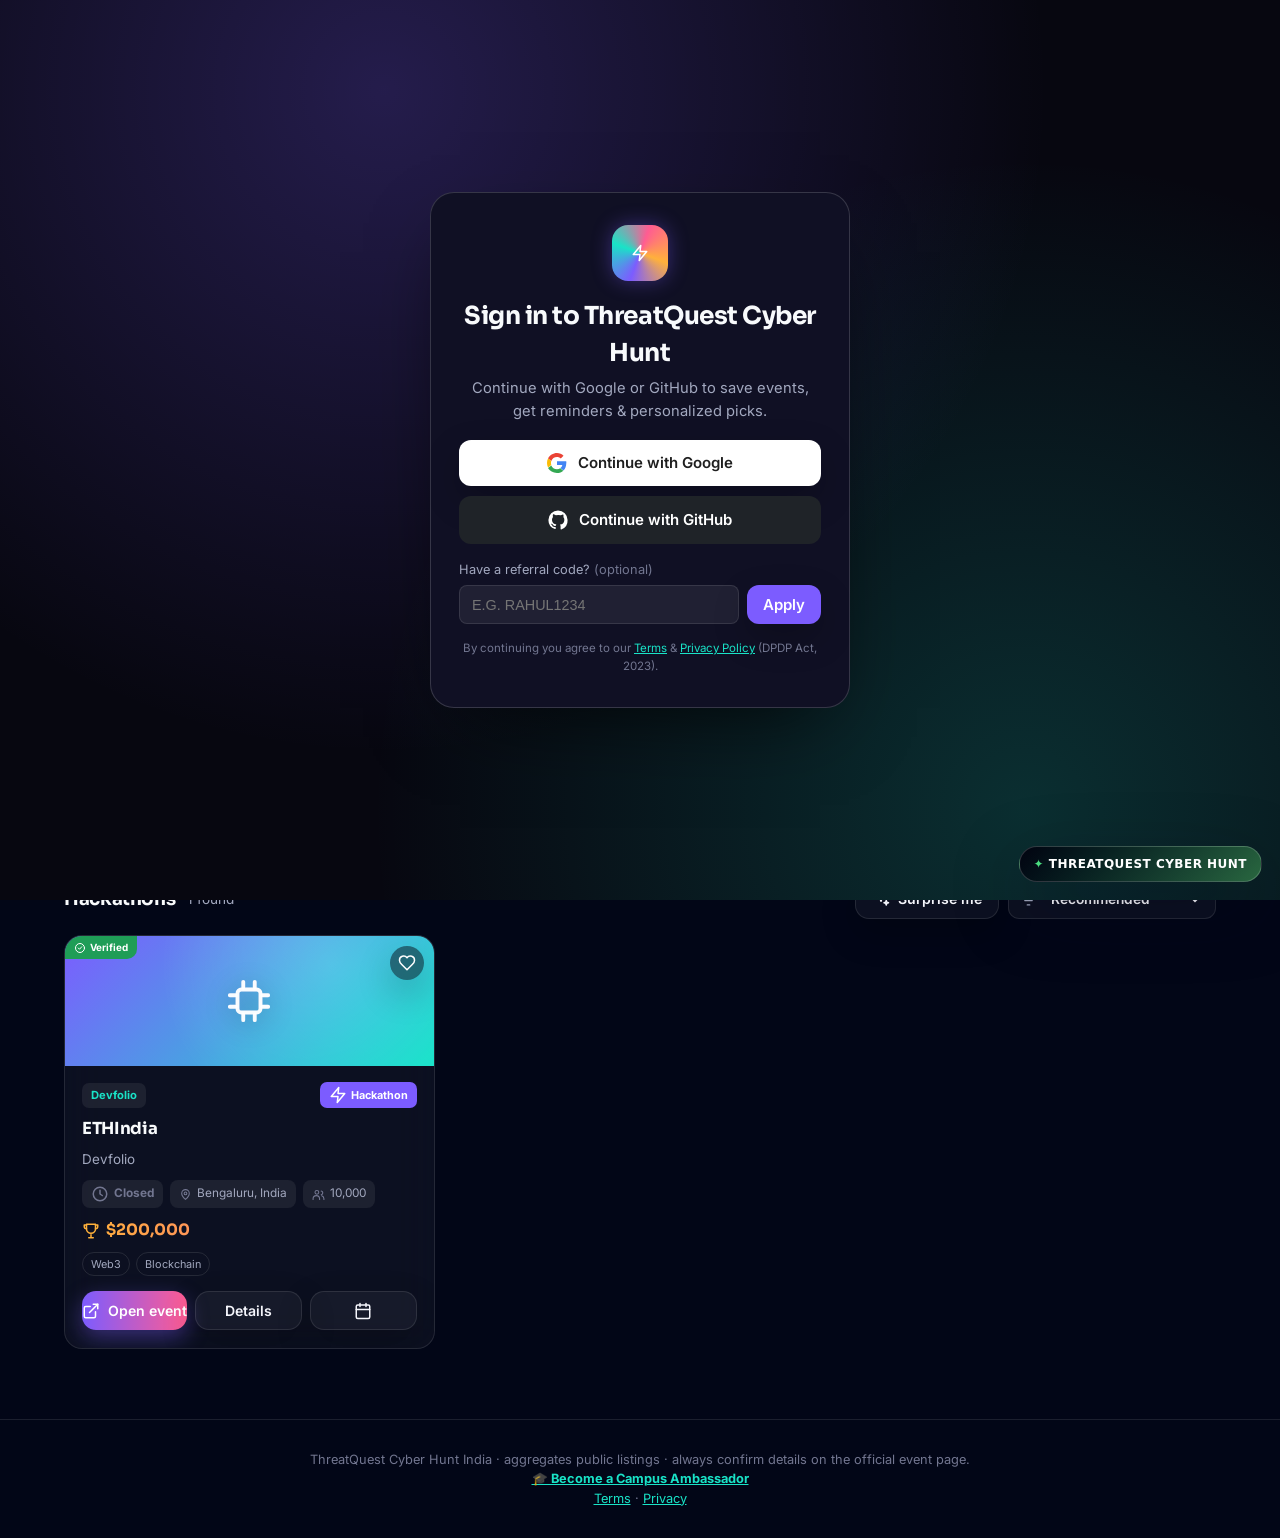
==== frontend/index.html @ 6394ba36 "v1" ====
<!DOCTYPE html>
<html lang="en" data-theme="dark">
<head>
<meta charset="UTF-8" />
<meta name="viewport" content="width=device-width, initial-scale=1.0, viewport-fit=cover" />
<title>ThreatQuest Cyber Hunt</title>
<meta name="description" content="ThreatQuest Cyber Hunt is the #1 place to find every hackathon, ideathon, hiring challenge and tech conference in India — live deadlines, direct apply links, and a team finder. Free for students.">
<meta name="keywords" content="hackathons in india, upcoming hackathons 2026, hiring challenges, ideathons, tech conferences india, student hackathons, devfolio, devpost, unstop, hack2skill">
<link rel="canonical" href="https://ThreatQuest Cyber Hunt.xyz/">
<meta name="robots" content="index,follow,max-image-preview:large">
<meta property="og:type" content="website">
<meta property="og:site_name" content="ThreatQuest Cyber Hunt">
<meta property="og:title" content="ThreatQuest Cyber Hunt — All Hackathons of India in One Place">
<meta property="og:description" content="Every hackathon, hiring challenge, ideathon & tech conference in India — live deadlines + direct apply links. Free for students.">
<meta property="og:url" content="https://ThreatQuest Cyber Hunt.xyz/">
<meta property="og:image" content="https://ThreatQuest Cyber Hunt.xyz/icon-512.png">
<meta name="twitter:card" content="summary_large_image">
<meta name="twitter:title" content="ThreatQuest Cyber Hunt — All Hackathons of India in One Place">
<meta name="twitter:description" content="Every hackathon, hiring challenge & tech conference in India, with deadlines + apply links. Free for students.">
<meta name="twitter:image" content="https://ThreatQuest Cyber Hunt.xyz/icon-512.png">
<script type="application/ld+json">{"@context":"https://schema.org","@type":"WebSite","name":"ThreatQuest Cyber Hunt","alternateName":"ThreatQuest Cyber Hunt India","url":"https://ThreatQuest Cyber Hunt.xyz/","description":"Every hackathon, hiring challenge, ideathon and tech conference in India in one place.","potentialAction":{"@type":"SearchAction","target":"https://ThreatQuest Cyber Hunt.xyz/?q={search_term_string}","query-input":"required name=search_term_string"}}</script>
<script type="application/ld+json">{"@context":"https://schema.org","@type":"Organization","name":"ThreatQuest Cyber Hunt","url":"https://ThreatQuest Cyber Hunt.xyz/","logo":"https://ThreatQuest Cyber Hunt.xyz/icon-512.png","description":"India's hub for hackathons, hiring challenges and tech events for students."}</script>
<link rel="manifest" href="/manifest.webmanifest">
<meta name="theme-color" content="#07070f">
<link rel="apple-touch-icon" href="/apple-touch-icon.png">
<meta name="apple-mobile-web-app-capable" content="yes">
<meta name="apple-mobile-web-app-status-bar-style" content="black-translucent">
<meta name="apple-mobile-web-app-title" content="ThreatQuest Cyber Hunt">
<link rel="icon" type="image/png" href="/icon-192.png">
<link rel="preconnect" href="https://fonts.googleapis.com">
<link href="https://fonts.googleapis.com/css2?family=Sora:wght@500;600;700;800&family=Inter:wght@400;500;600;700&display=swap" rel="stylesheet">
<script src="https://accounts.google.com/gsi/client" async></script>
<script async src="https://pagead2.googlesyndication.com/pagead/js/adsbygoogle.js?client=ca-pub-4049547964284904" crossorigin="anonymous"></script>
<script async src="https://www.googletagmanager.com/gtag/js?id=G-CHN47PTB76"></script>
<script>window.dataLayer=window.dataLayer||[];function gtag(){dataLayer.push(arguments);}gtag('js',new Date());gtag('config','G-CHN47PTB76');</script>
<style>
:root{
  --bg:#070710; --bg2:#101024; --surface:rgba(255,255,255,.045); --surface-2:rgba(255,255,255,.07);
  --brd:rgba(255,255,255,.10); --brd-2:rgba(255,255,255,.16);
  --txt:#f4f5fb; --muted:#a2a8bf; --faint:#727690;
  --accent:#7c5cff; --accent-2:#19e3c7; --accent-3:#ff5c92; --accent-4:#ffb13b;
  --glow:rgba(124,92,255,.38); --radius:18px; --maxw:1200px;
  --shadow:0 18px 50px -22px rgba(0,0,0,.7);
}
[data-theme="light"]{
  --bg:#f3f5fb; --bg2:#e7ebf6; --surface:#ffffff; --surface-2:#f3f4fb;
  --brd:rgba(20,22,45,.10); --brd-2:rgba(20,22,45,.18);
  --txt:#13152a; --muted:#565b76; --faint:#878ca6; --glow:rgba(124,92,255,.22);
  --shadow:0 18px 44px -26px rgba(20,22,60,.45);
}
*{box-sizing:border-box;margin:0;padding:0}
html{scroll-behavior:smooth;-webkit-text-size-adjust:100%}
body{font-family:Inter,system-ui,sans-serif;background:var(--bg);color:var(--txt);
  min-height:100vh;overflow-x:hidden;transition:background .4s,color .4s;line-height:1.5}
h1,h2,h3,h4,.font-d{font-family:Sora,sans-serif;letter-spacing:-.02em}
a{color:inherit}
.ic{width:18px;height:18px;flex:none;vertical-align:middle}
.ic-sm{width:15px;height:15px}.ic-lg{width:22px;height:22px}
::-webkit-scrollbar{width:10px;height:10px}::-webkit-scrollbar-thumb{background:var(--brd-2);border-radius:8px}

/* ---------- backdrop ---------- */
.aurora{position:fixed;inset:0;z-index:-2;overflow:hidden;pointer-events:none}
.aurora span{position:absolute;border-radius:50%;filter:blur(100px);opacity:.5;animation:float 20s ease-in-out infinite}
.aurora span:nth-child(1){width:520px;height:520px;background:var(--accent);top:-160px;left:-120px}
.aurora span:nth-child(2){width:440px;height:440px;background:var(--accent-2);bottom:-160px;right:-100px;animation-delay:-7s}
.aurora span:nth-child(3){width:380px;height:380px;background:var(--accent-3);top:35%;left:60%;animation-delay:-13s}
@keyframes float{0%,100%{transform:translate(0,0) scale(1)}33%{transform:translate(60px,-50px) scale(1.12)}66%{transform:translate(-50px,40px) scale(.92)}}
.grid-bg{position:fixed;inset:0;z-index:-1;pointer-events:none;
  background-image:linear-gradient(var(--brd) 1px,transparent 1px),linear-gradient(90deg,var(--brd) 1px,transparent 1px);
  background-size:48px 48px;opacity:.5;mask-image:radial-gradient(circle at 50% 0,#000,transparent 78%)}

/* ---------- header ---------- */
header{position:sticky;top:0;z-index:60;backdrop-filter:blur(20px);
  background:color-mix(in srgb,var(--bg) 72%,transparent);border-bottom:1px solid var(--brd);
  padding-top:env(safe-area-inset-top)}
.bar{max-width:var(--maxw);margin:0 auto;padding:12px clamp(14px,3vw,28px);display:flex;align-items:center;gap:14px}
.brand{font-family:Sora;font-weight:800;font-size:1.25rem;display:flex;align-items:center;gap:10px;white-space:nowrap}
.logo{width:34px;height:34px;border-radius:10px;background:conic-gradient(from 200deg,var(--accent),var(--accent-2),var(--accent-3),var(--accent-4),var(--accent));
  box-shadow:0 0 20px var(--glow);display:grid;place-items:center;color:#fff;animation:spin 12s linear infinite}
@keyframes spin{to{transform:rotate(360deg)}}
.grad{background:linear-gradient(90deg,var(--accent),var(--accent-2));-webkit-background-clip:text;background-clip:text;color:transparent}
.nav{display:flex;gap:2px;margin-left:6px;background:var(--surface);border:1px solid var(--brd);padding:4px;border-radius:14px}
.nav-btn{display:flex;align-items:center;gap:7px;background:none;border:none;color:var(--muted);font-weight:600;
  font-size:.86rem;padding:9px 13px;border-radius:10px;cursor:pointer;transition:.18s;font-family:inherit;white-space:nowrap}
.nav-btn:hover{color:var(--txt)}
.nav-btn.active{color:#fff;background:linear-gradient(90deg,var(--accent),var(--accent-3));box-shadow:0 6px 16px var(--glow)}
.spacer{margin-left:auto}
.iconbtn{width:40px;height:40px;display:grid;place-items:center;border:1px solid var(--brd);background:var(--surface);
  color:var(--txt);border-radius:11px;cursor:pointer;transition:.18s}
.iconbtn:hover{background:var(--surface-2);transform:translateY(-1px)}
.btn{display:inline-flex;align-items:center;gap:8px;border:1px solid var(--brd);background:var(--surface);color:var(--txt);
  padding:10px 16px;border-radius:11px;cursor:pointer;font-weight:600;font-size:.88rem;font-family:inherit;
  transition:.18s;text-decoration:none;white-space:nowrap}
.btn:hover{background:var(--surface-2);transform:translateY(-1px)}
.btn.primary{background:linear-gradient(90deg,var(--accent),var(--accent-3));border:none;color:#fff;box-shadow:0 8px 22px var(--glow)}
.btn.primary:hover{box-shadow:0 12px 28px var(--glow)}
.btn:active{transform:scale(.97)}
.avatar{width:40px;height:40px;border-radius:50%;border:2px solid var(--accent);cursor:pointer;background-size:cover;
  background-position:center;display:grid;place-items:center;color:#fff;font-weight:700;font-family:Sora;font-size:.95rem;flex:none}
.shield{display:inline-flex;align-items:center;gap:5px;padding:5px 10px;border-radius:999px;
  font-size:.72rem;font-weight:700;letter-spacing:.2px;white-space:nowrap;flex:none;
  color:#16a34a;background:rgba(22,163,74,.12);border:1px solid rgba(22,163,74,.35)}
.shield::before{content:"";width:7px;height:7px;border-radius:50%;background:#16a34a;
  box-shadow:0 0 0 0 rgba(22,163,74,.6);animation:shieldPulse 2s infinite}
.shield svg{color:#16a34a}
.shield.off{color:#9ca3af;background:rgba(120,120,120,.1);border-color:rgba(120,120,120,.3)}
.shield.off::before{background:#9ca3af;animation:none}
.shield.off svg{color:#9ca3af}
@keyframes shieldPulse{0%{box-shadow:0 0 0 0 rgba(22,163,74,.5)}70%{box-shadow:0 0 0 6px rgba(22,163,74,0)}100%{box-shadow:0 0 0 0 rgba(22,163,74,0)}}
@media(max-width:720px){.shield .shield-txt{display:none}.shield{padding:6px}}
.livebadge{display:inline-flex;align-items:center;gap:7px;margin:10px auto 0;padding:6px 13px;border-radius:30px;
  font-size:.78rem;font-weight:600;color:#16a34a;background:rgba(22,163,74,.1);border:1px solid rgba(22,163,74,.3)}
.livedot{width:8px;height:8px;border-radius:50%;background:#16a34a;box-shadow:0 0 0 0 rgba(22,163,74,.5);animation:livePulse 1.8s infinite}
@keyframes livePulse{0%{box-shadow:0 0 0 0 rgba(22,163,74,.5)}70%{box-shadow:0 0 0 7px rgba(22,163,74,0)}100%{box-shadow:0 0 0 0 rgba(22,163,74,0)}}
.iconbtn-sm{flex:none;padding:0;width:42px;justify-content:center}
.prof-hero{display:flex;align-items:center;gap:16px}
.prof-av{width:66px;height:66px;border-radius:50%;background-size:cover;background-position:center;flex:none;
  display:grid;place-items:center;font-family:Sora,sans-serif;font-weight:800;font-size:1.7rem;color:#fff;
  background:linear-gradient(135deg,var(--accent),var(--accent-3));border:2px solid var(--accent)}
.prof-hero h2{font-size:1.4rem}
.prof-meta{display:flex;flex-wrap:wrap;gap:7px;margin-top:8px}
.prof-meta .pm{font-size:.74rem;color:var(--muted);background:var(--surface-2);border:1px solid var(--brd);padding:4px 10px;border-radius:8px}
@media(max-width:560px){.prof-hero{gap:12px}.prof-av{width:54px;height:54px;font-size:1.4rem}.prof-hero h2{font-size:1.15rem}.lo-txt{display:none}}
.journey .jh-ic{width:26px;height:26px;color:#ff8a3d}
.journey .jh-ic svg{width:22px;height:22px}
.jstats{display:grid;grid-template-columns:repeat(4,1fr);gap:11px;margin-top:16px}
.jstat{background:var(--surface-2);border:1px solid var(--brd);border-radius:14px;padding:15px 8px 12px;text-align:center;position:relative}
.jstat .ji{display:block;margin:0 auto 6px;color:var(--muted)}
.jstat .ji svg{width:18px;height:18px}
.jstat b{font-family:Sora;font-size:1.55rem;display:block;line-height:1;background:linear-gradient(90deg,#f5b301,#ff8a3d);-webkit-background-clip:text;background-clip:text;color:transparent}
.jstat span{color:var(--muted);font-size:.68rem;text-transform:uppercase;letter-spacing:.05em;font-weight:600;margin-top:4px;display:block}
.badges{display:grid;grid-template-columns:repeat(auto-fill,minmax(150px,1fr));gap:10px;margin-top:6px}
.badge-chip{display:flex;align-items:center;gap:10px;padding:11px 13px;border-radius:14px;font-size:.82rem;font-weight:600;
  border:1px solid var(--brd);background:var(--surface-2);transition:.18s}
.badge-chip .bi{width:32px;height:32px;border-radius:10px;display:grid;place-items:center;flex:none;color:#fff;background:var(--brd)}
.badge-chip .bi svg{width:17px;height:17px}
.badge-chip.on{border-color:rgba(245,179,1,.5)}
.badge-chip.on .bi{background:linear-gradient(135deg,#f5b301,#ff8a3d)}
.badge-chip.off{opacity:.5}
.badge-chip.off .bi{color:var(--muted)}
.streak-pill{display:inline-flex;align-items:center;gap:5px;padding:6px 12px;border-radius:30px;cursor:pointer;
  font-size:.8rem;font-weight:700;color:#ff8a3d;background:rgba(245,179,1,.12);border:1px solid rgba(245,179,1,.35);flex:none}
.streak-pill svg{flex:none}
@media(max-width:560px){.jstats{grid-template-columns:repeat(2,1fr);gap:8px}.jstat b{font-size:1.4rem}.streak-pill .sp-txt{display:none}}
/* ---------- full-screen preloader ---------- */
#preloader{position:fixed;inset:0;z-index:9999;background:radial-gradient(900px 500px at 50% 30%,rgba(124,92,255,.16),transparent),var(--bg);
  display:flex;flex-direction:column;align-items:center;justify-content:center;gap:22px;transition:opacity .5s ease,visibility .5s}
#preloader.hide{opacity:0;visibility:hidden;pointer-events:none}
.pl-brand{font-family:Sora,sans-serif;font-weight:800;font-size:1.8rem;letter-spacing:.3px}
.pl-sub{color:var(--muted);font-size:.82rem;letter-spacing:.3px}
.loader{width:80px;height:50px;position:relative}
.loader-text{position:absolute;top:0;padding:0;margin:0;color:#C8B6FF;animation:text_713 3.5s ease both infinite;font-size:.8rem;letter-spacing:1px}
.load{background-color:#9A79FF;border-radius:50px;display:block;height:16px;width:16px;bottom:0;position:absolute;transform:translateX(64px);animation:loading_713 3.5s ease both infinite}
.load::before{position:absolute;content:"";width:100%;height:100%;background-color:#D1C2FF;border-radius:inherit;animation:loading2_713 3.5s ease both infinite}
@keyframes text_713{0%{letter-spacing:1px;transform:translateX(0)}40%{letter-spacing:2px;transform:translateX(26px)}80%{letter-spacing:1px;transform:translateX(32px)}90%{letter-spacing:2px;transform:translateX(0)}100%{letter-spacing:1px;transform:translateX(0)}}
@keyframes loading_713{0%{width:16px;transform:translateX(0)}40%{width:100%;transform:translateX(0)}80%{width:16px;transform:translateX(64px)}90%{width:100%;transform:translateX(0)}100%{width:16px;transform:translateX(0)}}
@keyframes loading2_713{0%{transform:translateX(0);width:16px}40%{transform:translateX(0%);width:80%}80%{width:100%;transform:translateX(0)}90%{width:80%;transform:translateX(15px)}100%{transform:translateX(0);width:16px}}
.sample-flag.featured{background:linear-gradient(90deg,#f5b301,#ff8a3d);color:#241400}
.card.is-featured{border-color:rgba(245,179,1,.55);box-shadow:0 0 0 1px rgba(245,179,1,.35),0 14px 36px rgba(245,179,1,.12)}
.search-clear{background:var(--surface-2);border:1px solid var(--brd);color:var(--muted);
  width:30px;height:30px;border-radius:50%;cursor:pointer;font-size:.85rem;flex:none;display:grid;place-items:center}
.search-clear:hover{color:var(--txt)}

/* mobile menu — full-screen overlay (bulletproof, no transforms/cascade conflicts) */
.menu-toggle{display:none}
#mobileMenu{display:none}
@media(max-width:880px){
  .nav{display:none!important}                 /* hide the desktop pill nav on mobile */
  .menu-toggle{display:grid;flex:0 0 auto;width:44px;height:44px;z-index:61}
  .menu-toggle svg{width:24px;height:24px}
  .shield{display:none}
  #refreshBtn,#themeBtn{display:none}
  #mobileMenu{position:fixed;inset:0;z-index:300;background:var(--bg);
    flex-direction:column;gap:8px;overflow-y:auto;
    padding:calc(env(safe-area-inset-top) + 16px) 18px calc(env(safe-area-inset-bottom) + 28px)}
  #mobileMenu.open{display:flex}
  body.menu-open{overflow:hidden}
  .mm-head{display:flex;align-items:center;justify-content:space-between;margin-bottom:8px}
  .mm-title{font-family:Sora,sans-serif;font-weight:800;font-size:1.1rem}
  .mm-close{width:44px;height:44px;border-radius:12px;border:1px solid var(--brd);
    background:var(--surface);color:var(--txt);font-size:1.1rem;cursor:pointer}
  .mm-item{display:flex;align-items:center;gap:14px;width:100%;text-align:left;
    padding:17px 18px;border-radius:14px;border:1px solid var(--brd);background:var(--surface);
    color:var(--txt);font-size:1.05rem;font-weight:600;font-family:inherit;cursor:pointer;text-decoration:none}
  .mm-item svg{width:22px;height:22px;color:var(--accent-2);flex:none}
  .mm-item.active{background:linear-gradient(90deg,color-mix(in srgb,var(--accent) 26%,transparent),var(--surface));
    border-color:var(--accent);color:#fff}
  .mm-item:active{transform:scale(.98)}
}

/* ---------- hero ---------- */
.hero{max-width:var(--maxw);margin:0 auto;text-align:center;padding:clamp(34px,7vw,72px) clamp(16px,4vw,24px) 22px}
.kicker{display:inline-flex;align-items:center;gap:8px;font-size:.78rem;font-weight:600;color:var(--muted);
  background:var(--surface);border:1px solid var(--brd);padding:6px 14px;border-radius:30px;margin-bottom:20px}
.hero h1{font-size:clamp(2rem,5.4vw,3.7rem);font-weight:800;line-height:1.05}
.hero p{color:var(--muted);max-width:600px;margin:16px auto 0;font-size:clamp(.95rem,2vw,1.08rem)}
.stats{display:grid;grid-template-columns:repeat(4,1fr);gap:12px;max-width:680px;margin:28px auto 0}
@media(max-width:560px){.stats{grid-template-columns:repeat(2,1fr)}}
.stat{background:var(--surface);border:1px solid var(--brd);border-radius:14px;padding:14px 10px}
.stat b{font-family:Sora;font-size:1.6rem;display:block;background:linear-gradient(90deg,var(--accent-2),var(--accent));
  -webkit-background-clip:text;background-clip:text;color:transparent}
.stat span{color:var(--muted);font-size:.72rem;text-transform:uppercase;letter-spacing:.08em;font-weight:600}

/* ---------- controls ---------- */
.controls{max-width:var(--maxw);margin:24px auto 0;padding:0 clamp(14px,4vw,24px);display:flex;flex-direction:column;gap:14px}
.searchbar{display:flex;align-items:center;gap:12px;background:var(--surface);border:1px solid var(--brd);
  border-radius:14px;padding:13px 16px;transition:.2s}
.searchbar:focus-within{border-color:var(--accent);box-shadow:0 0 0 3px var(--glow)}
.searchbar input{flex:1;background:none;border:none;outline:none;color:var(--txt);font-size:1rem;font-family:inherit}
.searchbar input::placeholder{color:var(--faint)}
.searchbar .ic{color:var(--muted)}
.filter-row{display:flex;align-items:center;gap:10px}
.filter-label{display:flex;align-items:center;gap:6px;font-size:.7rem;text-transform:uppercase;letter-spacing:.1em;
  color:var(--faint);font-weight:700;min-width:74px;flex:none}
.chips{display:flex;gap:8px;flex-wrap:wrap}
.chip{display:inline-flex;align-items:center;gap:7px;padding:8px 14px;border-radius:11px;border:1px solid var(--brd);
  background:var(--surface);color:var(--muted);cursor:pointer;font-size:.83rem;font-weight:600;transition:.16s;white-space:nowrap;font-family:inherit}
.chip:hover{color:var(--txt);border-color:var(--brd-2);transform:translateY(-1px)}
.chip.active{background:linear-gradient(90deg,var(--accent),var(--accent-3));color:#fff;border-color:transparent;box-shadow:0 6px 16px var(--glow)}
.chip .ic{width:15px;height:15px}
.chip.theme.active{background:linear-gradient(90deg,var(--accent-2),var(--accent))}
@media(max-width:700px){.filter-row{flex-direction:column;align-items:flex-start;gap:7px}.filter-label{min-width:0}}
.src-status{max-width:var(--maxw);margin:14px auto 0;padding:0 clamp(14px,4vw,24px);display:flex;gap:14px;flex-wrap:wrap;font-size:.74rem;color:var(--muted)}
.dot{width:8px;height:8px;border-radius:50%;display:inline-block;margin-right:6px}
.result-head{max-width:var(--maxw);margin:22px auto 0;padding:0 clamp(14px,4vw,24px);display:flex;justify-content:space-between;align-items:center;gap:12px;flex-wrap:wrap}
.result-head h2{font-size:1.15rem}.result-head .count{color:var(--muted);font-size:.85rem}
.closing-bar{display:inline-flex;align-items:center;gap:6px;cursor:pointer;font-size:.8rem;font-weight:700;
  color:#ff8a3d;background:rgba(245,179,1,.12);border:1px solid rgba(245,179,1,.35);padding:5px 11px;border-radius:30px}
.closing-bar:hover{background:rgba(245,179,1,.2)}.closing-bar svg{width:14px;height:14px}
.rh-tools{display:flex;gap:9px;align-items:center;flex-wrap:wrap}
.select-wrap{display:flex;align-items:center;gap:7px;background:var(--surface);border:1px solid var(--brd);border-radius:11px;padding:0 12px;color:var(--muted)}
.select-wrap .ic{width:15px;height:15px}
.select-wrap select{background:none;border:none;color:var(--txt);font-family:inherit;font-size:.86rem;font-weight:600;padding:10px 4px;outline:none;cursor:pointer}
.select-wrap select option{background:var(--bg2);color:var(--txt)}
.countdown{font-size:.74rem;font-weight:700;padding:5px 9px;border-radius:8px;display:inline-flex;gap:5px;align-items:center}
.countdown.urgent{background:rgba(255,92,146,.16);color:#ff7ba6}
.countdown.soon{background:rgba(255,177,59,.16);color:#ffc266}
.countdown.calm{background:var(--surface-2);color:var(--muted)}
.countdown.ended{background:var(--surface-2);color:var(--faint)}

/* ---------- grid / cards ---------- */
.grid{max-width:var(--maxw);margin:16px auto 70px;padding:0 clamp(14px,4vw,24px);
  display:grid;grid-template-columns:repeat(auto-fill,minmax(290px,1fr));gap:20px}
@media(max-width:640px){.grid{grid-template-columns:1fr;gap:16px}}
.card{background:var(--surface);border:1px solid var(--brd);border-radius:var(--radius);overflow:hidden;position:relative;
  display:flex;flex-direction:column;cursor:pointer;transition:transform .25s cubic-bezier(.2,.8,.2,1),box-shadow .25s,border-color .25s;
  opacity:0;transform:translateY(20px);animation:rise .5s forwards}
@keyframes rise{to{opacity:1;transform:translateY(0)}}
.card:hover{border-color:var(--brd-2);box-shadow:var(--shadow)}
.banner{height:130px;position:relative;display:grid;place-items:center;overflow:hidden}
.banner img{width:100%;height:100%;object-fit:cover;transition:transform .45s}
.card:hover .banner img{transform:scale(1.07)}
.banner.gen::after{content:"";position:absolute;inset:0;background:radial-gradient(circle at 72% 22%,rgba(255,255,255,.28),transparent 60%);mix-blend-mode:overlay}
.banner .b-ic{position:absolute;inset:0;margin:auto;width:54px;height:54px;display:grid;place-items:center;
  color:rgba(255,255,255,.96);filter:drop-shadow(0 4px 12px rgba(0,0,0,.3))}
.banner .b-ic svg{width:46px;height:46px}
.banner img{position:absolute;inset:0;z-index:1}
@keyframes bob{0%,100%{transform:translateY(0)}50%{transform:translateY(-6px)}}
.ribbon{position:absolute;bottom:10px;left:10px;display:inline-flex;align-items:center;gap:5px;background:rgba(8,8,18,.62);
  color:#fff;font-size:.66rem;font-weight:800;letter-spacing:.06em;padding:5px 10px;border-radius:8px;backdrop-filter:blur(6px)}
.ribbon.gov{background:rgba(255,177,59,.92);color:#1a1200}
.bookmark{position:absolute;top:10px;right:10px;z-index:3;width:34px;height:34px;border-radius:50%;border:none;
  background:rgba(8,8,18,.5);color:#fff;display:grid;place-items:center;cursor:pointer;backdrop-filter:blur(6px);transition:.18s}
.bookmark:hover{transform:scale(1.15);background:rgba(8,8,18,.75)}
.bookmark.on{background:var(--accent-3)}
.bookmark.on .ic{fill:#fff}
.body{padding:16px 17px 18px;display:flex;flex-direction:column;gap:9px;flex:1}
.top{display:flex;justify-content:space-between;align-items:center;gap:8px}
.pill{font-size:.7rem;font-weight:700;padding:4px 9px;border-radius:7px;background:var(--surface-2);color:var(--accent-2);white-space:nowrap}
.badge{font-size:.68rem;font-weight:700;padding:4px 9px;border-radius:7px;color:#fff;display:inline-flex;align-items:center;gap:4px;white-space:nowrap}
.card h3{font-size:1.04rem;line-height:1.25;margin-top:2px}
.org{color:var(--muted);font-size:.84rem;display:flex;align-items:center;gap:6px;flex-wrap:wrap}
.rec{color:var(--accent-2);font-weight:700;font-size:.72rem;display:inline-flex;align-items:center;gap:3px}
.meta{display:flex;gap:7px;flex-wrap:wrap;margin-top:2px}
.m{font-size:.74rem;color:var(--muted);background:var(--surface-2);padding:5px 9px;border-radius:8px;display:inline-flex;gap:5px;align-items:center}
.m .ic{width:13px;height:13px;color:var(--faint)}
.money{font-family:Sora;font-weight:700;font-size:.98rem;display:flex;align-items:center;gap:6px;margin-top:2px;
  background:linear-gradient(90deg,var(--accent-4),var(--accent-3));-webkit-background-clip:text;background-clip:text;color:transparent}
.money .ic{color:var(--accent-4)}
.tags{display:flex;gap:6px;flex-wrap:wrap}
.tag{font-size:.68rem;color:var(--muted);border:1px solid var(--brd);padding:3px 8px;border-radius:20px}
.card-actions{display:flex;gap:8px;margin-top:auto;padding-top:6px}
.card-actions .btn{flex:1;justify-content:center;padding:9px}
.sample-flag{position:absolute;top:0;left:0;z-index:3;font-size:.62rem;font-weight:700;background:var(--accent-3);color:#fff;padding:4px 9px;border-bottom-right-radius:10px;display:inline-flex;align-items:center;gap:4px}
.sample-flag.verified{background:#1f9d57}
.sample-flag .ic{width:12px;height:12px}

/* skeleton */
.skel{height:280px;border-radius:var(--radius);background:linear-gradient(100deg,var(--surface) 30%,var(--surface-2) 50%,var(--surface) 70%);
  background-size:200% 100%;animation:sh 1.3s infinite}
@keyframes sh{to{background-position:-200% 0}}
.empty{grid-column:1/-1;text-align:center;color:var(--muted);padding:70px 20px;display:flex;flex-direction:column;align-items:center;gap:14px}
.empty .ic{width:42px;height:42px;color:var(--faint)}

/* ---------- modal / overlay ---------- */
.overlay{position:fixed;inset:0;background:rgba(4,4,12,.66);backdrop-filter:blur(7px);z-index:100;
  display:none;align-items:center;justify-content:center;padding:18px;opacity:0;transition:opacity .25s}
.overlay.show{display:flex;opacity:1}
.modal{background:var(--bg2);border:1px solid var(--brd-2);border-radius:22px;max-width:540px;width:100%;
  max-height:90vh;overflow:auto;transform:scale(.92) translateY(16px);transition:transform .3s cubic-bezier(.2,.9,.2,1);position:relative}
.overlay.show .modal{transform:none}
.modal-banner{height:120px;position:relative;display:grid;place-items:center;border-radius:22px 22px 0 0;overflow:hidden}
.modal-banner img{position:absolute;inset:0;z-index:1;width:100%;height:100%;object-fit:cover}
.modal-banner .b-ic{position:absolute;inset:0;margin:auto;width:50px;height:50px;display:grid;place-items:center;color:rgba(255,255,255,.96)}
.modal-banner .b-ic svg{width:44px;height:44px}
.modal-body{padding:22px 24px 24px}
.modal .close{position:absolute;top:14px;right:14px;z-index:4;width:38px;height:38px;border-radius:11px;border:none;
  background:rgba(8,8,18,.5);color:#fff;display:grid;place-items:center;cursor:pointer;backdrop-filter:blur(6px);transition:.2s}
.modal .close:hover{background:var(--accent-3);transform:rotate(90deg)}
.modal h2{font-size:1.4rem;margin:4px 0}
.row{display:flex;justify-content:space-between;gap:14px;padding:11px 0;border-bottom:1px solid var(--brd);font-size:.9rem}
.row span:first-child{color:var(--muted);display:flex;align-items:center;gap:7px}
.row span:first-child .ic{width:15px;height:15px;color:var(--faint)}
.cta{width:100%;justify-content:center;padding:14px;font-size:.98rem;margin-top:18px}
.mini-actions{display:flex;gap:9px;margin-top:10px}
.mini-actions .btn{flex:1;justify-content:center;padding:11px}

/* ---------- auth gate ---------- */
.gate{position:fixed;inset:0;z-index:200;display:none;align-items:center;justify-content:center;padding:18px;
  background:radial-gradient(circle at 30% 10%,rgba(124,92,255,.25),transparent 55%),
             radial-gradient(circle at 80% 90%,rgba(25,227,199,.18),transparent 50%),var(--bg)}
.gate.show{display:flex}
.gate-card{background:var(--bg2);border:1px solid var(--brd-2);border-radius:24px;max-width:420px;width:100%;
  padding:32px 28px;text-align:center;box-shadow:0 30px 80px -30px rgba(0,0,0,.8);animation:rise .5s forwards}
.gate-card .logo{width:56px;height:56px;margin:0 auto 16px;border-radius:16px}
.gate-card h2{font-size:1.55rem}
.gate-card .sub{color:var(--muted);font-size:.92rem;margin-top:6px}
.seg{display:flex;background:var(--surface);border:1px solid var(--brd);border-radius:12px;padding:4px;margin:22px 0 6px}
.seg button{flex:1;background:none;border:none;color:var(--muted);font-weight:700;font-size:.88rem;padding:9px;border-radius:9px;cursor:pointer;font-family:inherit;transition:.18s}
.seg button.on{background:var(--surface-2);color:var(--txt);box-shadow:0 2px 8px rgba(0,0,0,.2)}
.field{text-align:left;margin-top:12px}
.field label{font-size:.74rem;font-weight:700;color:var(--muted);text-transform:uppercase;letter-spacing:.06em}
.field input{width:100%;margin-top:6px;background:var(--surface);border:1px solid var(--brd);border-radius:12px;
  padding:12px 14px;color:var(--txt);font-size:.95rem;outline:none;font-family:inherit;transition:.18s}
.field input:focus{border-color:var(--accent);box-shadow:0 0 0 3px var(--glow)}
.gbtn{width:100%;display:flex;align-items:center;justify-content:center;gap:11px;background:#fff;color:#1f1f1f;border:none;
  border-radius:12px;padding:13px;font-weight:600;font-size:.94rem;cursor:pointer;transition:.18s;font-family:inherit}
.gbtn:hover{transform:translateY(-2px);box-shadow:0 10px 24px rgba(0,0,0,.25)}
.divider{display:flex;align-items:center;gap:12px;color:var(--faint);font-size:.76rem;margin:18px 0}
.divider::before,.divider::after{content:"";flex:1;height:1px;background:var(--brd)}
.gate .note{font-size:.72rem;color:var(--faint);margin-top:16px;line-height:1.5}
.gate-interests{display:flex;flex-wrap:wrap;gap:7px;justify-content:center;margin-top:10px}

/* profile + resources */
.panel{max-width:760px;margin:26px auto 70px;padding:0 clamp(14px,4vw,24px);display:none}
.panel.show{display:block}
.pcard{background:var(--surface);border:1px solid var(--brd);border-radius:var(--radius);padding:24px}
.pcard h2{font-size:1.4rem}
.interest{display:inline-flex;align-items:center;gap:6px;padding:8px 14px;border-radius:30px;border:1px solid var(--brd);
  background:var(--surface-2);cursor:pointer;font-size:.82rem;font-weight:600;color:var(--muted);transition:.16s;margin:5px 6px 0 0}
.interest:hover{color:var(--txt)}
.interest.on{background:linear-gradient(90deg,var(--accent),var(--accent-3));color:#fff;border-color:transparent}
.res-wrap{max-width:var(--maxw);margin:14px auto 70px;padding:0 clamp(14px,4vw,24px);display:none}
.res-wrap.show{display:block}
.res-h{font-family:Sora,sans-serif;font-size:1.15rem;margin:18px 0 12px;display:flex;align-items:center;gap:8px}
.res-grid{display:grid;grid-template-columns:repeat(auto-fill,minmax(250px,1fr));gap:16px}
/* live auto-scrolling course strip */
.cmar{overflow:hidden;position:relative;margin:4px -4px 6px;-webkit-mask-image:linear-gradient(90deg,transparent,#000 5%,#000 95%,transparent)}
.cmar-track{display:flex;gap:14px;width:max-content;animation:marq 36s linear infinite}
.cmar:hover .cmar-track{animation-play-state:paused}
@keyframes marq{from{transform:translateX(0)}to{transform:translateX(-50%)}}
.cchip{flex:none;display:flex;align-items:center;gap:11px;background:var(--surface);border:1px solid var(--brd);
  border-radius:14px;padding:12px 16px;text-decoration:none;color:var(--txt);min-width:238px;transition:.18s}
.cchip:hover{border-color:var(--accent);transform:translateY(-3px)}
.cchip .ci{width:36px;height:36px;border-radius:10px;display:grid;place-items:center;color:#fff;flex:none}
.cchip b{font-size:.9rem;display:block}.cchip .cs{color:var(--muted);font-size:.72rem}
.res{background:var(--surface);border:1px solid var(--brd);border-radius:var(--radius);padding:22px;text-decoration:none;
  color:var(--txt);transition:.2s;display:flex;flex-direction:column;gap:8px}
.res:hover{transform:translateY(-4px);border-color:var(--accent);box-shadow:var(--shadow)}
.res .r-ic{width:40px;height:40px;border-radius:11px;display:grid;place-items:center;color:#fff;margin-bottom:4px}
.res h3{font-size:1.04rem}.res p{color:var(--muted);font-size:.85rem}
.res .go{margin-top:auto;color:var(--accent-2);font-size:.8rem;font-weight:700;display:inline-flex;align-items:center;gap:5px}

/* toast + toTop */
.toTop{position:fixed;bottom:24px;right:24px;width:50px;height:50px;border-radius:50%;border:none;z-index:70;
  background:linear-gradient(135deg,var(--accent),var(--accent-3));color:#fff;display:grid;place-items:center;cursor:pointer;
  box-shadow:0 12px 30px var(--glow);opacity:0;pointer-events:none;transition:.3s}
.toTop.show{opacity:1;pointer-events:auto}.toTop:hover{transform:translateY(-3px) scale(1.06)}
.toast{position:fixed;bottom:24px;left:50%;transform:translateX(-50%) translateY(90px);z-index:130;display:flex;align-items:center;gap:9px;
  background:var(--bg2);border:1px solid var(--brd-2);padding:12px 18px;border-radius:13px;font-size:.88rem;
  box-shadow:0 14px 34px rgba(0,0,0,.5);opacity:0;transition:.35s}
.toast.show{transform:translateX(-50%) translateY(0);opacity:1}
.toast .ic{color:var(--accent-2)}
footer{text-align:center;color:var(--faint);padding:30px;font-size:.8rem;border-top:1px solid var(--brd)}
.hide{display:none!important}
/* ============ MOBILE / iPhone polish ============ */
html{-webkit-text-size-adjust:100%}
body{overflow-x:hidden}                 /* never allow sideways scroll */
*{-webkit-tap-highlight-color:transparent}
img,svg,video{max-width:100%}
/* respect iPhone notch / home-bar safe areas */
.bar{padding-left:max(clamp(14px,3vw,28px),env(safe-area-inset-left));
     padding-right:max(clamp(14px,3vw,28px),env(safe-area-inset-right))}
footer{padding-bottom:max(30px,calc(env(safe-area-inset-bottom) + 16px))}

@media(max-width:560px){
  :root{--maxw:100%}
  .bar{gap:8px;padding-top:10px;padding-bottom:10px}
  .brand{font-size:1.08rem}
  .iconbtn,.avatar{width:40px;height:40px}
  .hero{padding-top:26px;padding-bottom:14px}
  .hero h1{font-size:1.7rem;line-height:1.12}
  .hero p{font-size:.92rem;margin-top:12px}
  .kicker{font-size:.72rem;margin-bottom:14px}
  .stat b{font-size:1.3rem}
  .controls{margin-top:18px;gap:11px}
  .searchbar{padding:11px 13px;position:sticky;top:calc(56px + env(safe-area-inset-top));z-index:40}
  .searchbar input{font-size:16px}          /* 16px stops iOS auto-zoom on focus */
  input,select,textarea{font-size:16px}
  .chips{gap:7px}
  .chip{padding:9px 13px;font-size:.82rem}
  .result-head{margin-top:18px}
  .grid{gap:14px;margin-bottom:48px}
  .card{border-radius:16px}
  .thumb,.card img{height:150px}
  .body{padding:14px 15px 16px;gap:8px}
  .card-actions{flex-wrap:wrap}
  .card-actions .btn{flex:1;justify-content:center;min-height:44px}
  .btn{min-height:42px}
  /* auth gate + profile fit the screen cleanly */
  #gate .gate-card,.gate-card{width:94vw;max-width:94vw;padding:22px 18px;
     max-height:90vh;overflow-y:auto}
  #profileView,.panel{padding:16px 14px;border-radius:16px}
  .field input,.field textarea{font-size:16px}
}

/* very small phones (iPhone SE etc.) */
@media(max-width:380px){
  .hero h1{font-size:1.5rem}
  .stats{grid-template-columns:repeat(2,1fr)}
  .nav-btn{font-size:.9rem}
}
</style>
  <link rel="stylesheet" href="assets/ayush-premium.css">
</head>
<body>
<div id="preloader">
  <div class="pl-brand">Hack<span class="grad">Hunt</span></div>
  <div class="loader"><span class="loader-text">loading</span><span class="load"></span></div>
  <div class="pl-sub">finding India's best hackathons…</div>
</div>
<!--SEO_INJECT--><div class="aurora"><span></span><span></span><span></span></div>
<div class="grid-bg"></div>

<header>
  <div class="bar">
    <div class="brand"><span class="logo" id="logoIc"></span>Hack<span class="grad">Hunt</span></div>
    <nav class="nav" id="nav">
      <button class="nav-btn active" data-tab="hackathons"><span data-i="zap"></span>Hackathons</button>
      <button class="nav-btn" data-tab="community"><span data-i="ticket"></span>Community</button>
      <button class="nav-btn" data-tab="teams"><span data-i="users"></span>Team Finder</button>
      <button class="nav-btn" data-tab="saved"><span data-i="heart"></span>Saved</button>
      <button class="nav-btn" data-tab="history"><span data-i="clock"></span>Past</button>
      <button class="nav-btn" data-tab="resources"><span data-i="book"></span>Resources</button>
    </nav>
    <div class="spacer"></div>
    <span class="shield" id="shield" title="This site is actively protected: live attack scanning, auto-ban & encryption">
      <svg viewBox="0 0 24 24" width="14" height="14" fill="none" stroke="currentColor" stroke-width="2.2" stroke-linecap="round" stroke-linejoin="round"><path d="M12 22s8-4 8-10V5l-8-3-8 3v7c0 6 8 10 8 10z"/><path d="m9 12 2 2 4-4"/></svg>
      <span class="shield-txt">Protected</span></span>
    <span class="streak-pill" id="streakPill" style="display:none" title="Your daily streak"><svg viewBox="0 0 24 24" width="14" height="14" fill="currentColor"><path d="M12 2c1.5 3.5 4.5 4.8 4.5 8.5a4.5 4.5 0 0 1-9 0c0-1.3.5-2.3 1.2-3.2.4 1.6 1.8 1.9 1.8 1.9-1.2-2.8.3-5.4 1.5-7.2z"/></svg><span id="streakNum">0</span><span class="sp-txt">&nbsp;day streak</span></span>
    <button class="iconbtn" id="refreshBtn" title="Refresh" data-i="refresh"></button>
    <button class="iconbtn" id="themeBtn" title="Theme" data-i="moon"></button>
    <button class="avatar" id="avatarBtn" title="Profile" style="display:none"></button>
    <button class="iconbtn menu-toggle" id="menuBtn" data-i="menu"></button>
  </div>
</header>
<div id="mobileMenu">
  <div class="mm-head">
    <span class="mm-title">Menu</span>
    <button class="mm-close" id="mmClose" aria-label="Close menu">✕</button>
  </div>
  <button class="mm-item" data-mtab="hackathons"><span data-i="zap"></span>Hackathons</button>
  <button class="mm-item" data-mtab="community"><span data-i="ticket"></span>Community</button>
  <button class="mm-item" data-mtab="teams"><span data-i="users"></span>Team Finder</button>
  <button class="mm-item" data-mtab="saved"><span data-i="heart"></span>Saved</button>
  <button class="mm-item" data-mtab="history"><span data-i="clock"></span>Past</button>
  <button class="mm-item" data-mtab="resources"><span data-i="book"></span>Resources</button>
  <a class="mm-item" href="/ambassador.html"><span data-i="star"></span>Campus Ambassador</a>
</div>

<section class="hero">
  <span class="kicker"><span data-i="sparkles"></span> India's hackathon & tech-event hub for students</span>
  <span class="livebadge" id="liveBadge" style="display:none"><span class="livedot"></span><span id="liveTxt"></span></span>
  <h1>Every <span class="grad">Hackathon</span>, Ideathon &amp; Conference, in one place</h1>
  <p>Live from Unstop, Devpost, Devfolio, Hack2skill, Devnovate &amp; Internshala — plus conferences, summits &amp; meetups with tickets. Government, MNC, wildlife &amp; climate, online &amp; pan-India.</p>
  <div class="stats">
    <div class="stat"><b id="st-total">—</b><span>Opportunities</span></div>
    <div class="stat"><b id="st-online">—</b><span>Online</span></div>
    <div class="stat"><b id="st-mnc">—</b><span>MNC / Big Tech</span></div>
    <div class="stat"><b id="st-gov">—</b><span>Government</span></div>
  </div>
</section>

<div class="controls" id="controls">
  <div class="searchbar">
    <span data-i="search"></span>
    <input id="search" placeholder="Search events, organizers, tech, prizes…" />
    <button id="searchClear" class="search-clear" aria-label="Clear search" style="display:none">✕</button>
  </div>
  <div class="filter-row"><span class="filter-label"><span data-i="sparkles"></span>Quick</span><div class="chips" id="quickChips"></div></div>
  <div class="filter-row" id="catRow"><span class="filter-label"><span data-i="layers"></span>Category</span><div class="chips" id="catChips"></div></div>
  <div class="filter-row"><span class="filter-label"><span data-i="tag"></span>Theme</span><div class="chips" id="themeChips"></div></div>
  <div class="filter-row" id="platRow"><span class="filter-label"><span data-i="grid"></span>Source</span><div class="chips" id="platChips"></div></div>
</div>
<div class="src-status" id="srcStatus"></div>

<div class="result-head" id="resultHead">
  <div style="display:flex;align-items:center;gap:12px;flex-wrap:wrap"><h2 id="resultTitle">Hackathons</h2><span class="count" id="resultCount"></span>
    <span class="closing-bar" id="closingBar" style="display:none"></span></div>
  <div class="rh-tools">
    <button class="btn" id="surpriseBtn" title="Open a random event"><span data-i="sparkles"></span>Surprise me</button>
    <div class="select-wrap"><span data-i="filter"></span>
      <select id="sortSel">
        <option value="recommended">Recommended</option>
        <option value="deadline">Deadline — soonest</option>
        <option value="prize">Prize — highest</option>
        <option value="popular">Most popular</option>
      </select>
    </div>
  </div>
</div>
<div class="grid" id="grid"></div>

<!-- profile -->
<div class="panel" id="profileView">
  <div class="pcard prof-hero" style="margin-bottom:18px">
    <div class="prof-av" id="profAvatar"></div>
    <div style="min-width:0;flex:1">
      <h2 id="pName" style="margin:0">Your name</h2>
      <div class="muted" id="pEmail" style="font-size:.88rem;margin-top:2px;word-break:break-all"></div>
      <div class="prof-meta" id="pMeta"></div>
    </div>
    <button class="btn" id="logoutBtn2" title="Sign out"><span data-i="logout"></span><span class="lo-txt">Sign out</span></button>
  </div>
  <div class="pcard journey" id="journeyCard" style="margin-bottom:18px">
    <h2 style="display:flex;align-items:center;gap:9px"><span class="jh-ic" data-i="flame"></span>Your journey</h2>
    <div class="jstats">
      <div class="jstat"><span class="ji" data-i="flame"></span><b id="jStreak">0</b><span>Day streak</span></div>
      <div class="jstat"><span class="ji" data-i="trophy"></span><b id="jLongest">0</b><span>Longest</span></div>
      <div class="jstat"><span class="ji" data-i="heart"></span><b id="jSaved">0</b><span>Saved</span></div>
      <div class="jstat"><span class="ji" data-i="calendar"></span><b id="jVisits">0</b><span>Visits</span></div>
    </div>
    <p class="muted" id="jMsg" style="font-size:.85rem;margin:16px 0 10px"></p>
    <div class="badges" id="badgeWrap"></div>
    <button class="btn" id="installBtn" style="display:none;margin-top:18px"><span data-i="download"></span>Install ThreatQuest Cyber Hunt app</button>
  </div>
  <div class="pcard">
    <h2 style="margin:0 0 16px">Edit your details</h2>
    <div class="field"><label>College</label><input id="pCollege" placeholder="e.g. IIT Bombay"></div>
    <div class="field"><label>Year / Course</label><input id="pYear" placeholder="e.g. 2nd year B.Tech CSE"></div>
    <div class="field"><label>Skills (comma separated)</label><input id="pSkills" placeholder="React, Python, ML, Figma"></div>
    <div class="field"><label>Achievements (comma separated)</label><input id="pAch" placeholder="SIH 2025 finalist, 2× hackathon winner"></div>
    <div class="field" style="display:flex;gap:10px"><div style="flex:1"><label>GitHub</label><input id="pGithub" placeholder="github.com/you"></div><div style="flex:1"><label>LinkedIn</label><input id="pLinkedin" placeholder="linkedin.com/in/you"></div></div>
    <div class="field"><label>Your interests — powers “Recommended for you” &amp; Team Finder</label><div id="interestPicker" style="margin-top:8px"></div></div>
    <div style="display:flex;gap:10px;margin-top:20px;flex-wrap:wrap">
      <button class="btn primary" id="saveProfile"><span data-i="check"></span>Save profile</button>
      <button class="btn" id="logoutBtn"><span data-i="logout"></span>Sign out</button>
    </div>
  </div>
</div>

<!-- team finder -->
<div class="panel" id="teamsView">
  <div class="pcard" style="margin-bottom:18px">
    <h2 style="display:flex;align-items:center;gap:8px">Find a hackathon team</h2>
    <div class="org" style="margin:4px 0 14px">Post what you're building and the teammates you need. Others reach out via your contact.</div>
    <div class="field"><label>Hackathon / event</label><input id="tEvent" placeholder="e.g. Smart India Hackathon 2026"></div>
    <div class="field" style="display:flex;gap:10px"><div style="flex:1"><label>Your role</label><input id="tRole" placeholder="e.g. Frontend dev"></div><div style="flex:1"><label>Looking for</label><input id="tLooking" placeholder="e.g. 2 — ML + UI/UX"></div></div>
    <div class="field"><label>Skills you bring (comma separated)</label><input id="tSkills" placeholder="React, Node, Figma"></div>
    <div class="field"><label>Message</label><input id="tMsg" placeholder="Short pitch — idea, vibe, commitment level"></div>
    <div class="field"><label>Contact (how teammates reach you)</label><input id="tContact" placeholder="email / WhatsApp / Discord / Telegram"></div>
    <button class="btn primary" id="postTeam" style="margin-top:16px"><span data-i="users"></span>Post team request</button>
  </div>
  <div class="result-head" style="margin:0 0 10px;padding:0"><h2>Open team requests</h2><span class="count" id="teamCount"></span></div>
  <div id="teamsList" style="display:grid;gap:14px"></div>
</div>

<!-- resources -->
<div class="res-wrap" id="resourcesView"></div>

<!-- detail modal -->
<div class="overlay" id="overlay"><div class="modal" id="modal"></div></div>

<!-- AUTH GATE -->
<div class="gate" id="gate">
  <div class="gate-card">
    <span class="logo" id="gateLogo"></span>
    <h2 id="gateTitle">Sign in to ThreatQuest Cyber Hunt</h2>
    <p class="sub" id="gateSub">Continue with Google or GitHub to save events, get reminders &amp; personalized picks.</p>
    <div id="gbtnSlot" style="margin-top:18px"></div>
    <button class="gbtn" id="gFallback" onclick="googleAuth()">
      <svg width="20" height="20" viewBox="0 0 48 48"><path fill="#EA4335" d="M24 9.5c3.5 0 6.6 1.2 9 3.6l6.7-6.7C35.6 2.4 30.1 0 24 0 14.6 0 6.4 5.4 2.5 13.3l7.8 6.1C12.2 13.2 17.6 9.5 24 9.5z"/><path fill="#4285F4" d="M46.5 24.5c0-1.6-.1-3.1-.4-4.5H24v9h12.7c-.5 3-2.2 5.5-4.7 7.2l7.3 5.7c4.3-3.9 6.9-9.7 6.9-17.4z"/><path fill="#FBBC05" d="M10.3 28.6c-.5-1.5-.8-3-.8-4.6s.3-3.1.8-4.6l-7.8-6.1C.9 16.5 0 20.1 0 24s.9 7.5 2.5 10.7l7.8-6.1z"/><path fill="#34A853" d="M24 48c6.1 0 11.3-2 15-5.5l-7.3-5.7c-2 1.4-4.7 2.3-7.7 2.3-6.4 0-11.8-3.7-13.7-9.1l-7.8 6.1C6.4 42.6 14.6 48 24 48z"/></svg>
      Continue with Google
    </button>
    <a class="gbtn" style="background:#1f2328;color:#fff;margin-top:10px;text-decoration:none" href="/auth/github">
      <svg width="20" height="20" viewBox="0 0 24 24" fill="#fff"><path d="M12 .5A11.5 11.5 0 0 0 .5 12a11.5 11.5 0 0 0 7.9 10.9c.6.1.8-.2.8-.5v-2c-3.2.7-3.9-1.4-3.9-1.4-.5-1.3-1.3-1.7-1.3-1.7-1-.7.1-.7.1-.7 1.2.1 1.8 1.2 1.8 1.2 1 1.8 2.8 1.3 3.5 1 .1-.8.4-1.3.7-1.6-2.6-.3-5.3-1.3-5.3-5.8 0-1.3.5-2.3 1.2-3.1-.1-.3-.5-1.5.1-3.2 0 0 1-.3 3.3 1.2a11.5 11.5 0 0 1 6 0C17.3 5 18.3 5.3 18.3 5.3c.6 1.7.2 2.9.1 3.2.8.8 1.2 1.8 1.2 3.1 0 4.5-2.7 5.5-5.3 5.8.4.4.8 1.1.8 2.2v3.3c0 .3.2.6.8.5A11.5 11.5 0 0 0 23.5 12 11.5 11.5 0 0 0 12 .5Z"/></svg>
      Continue with GitHub
    </a>
    <div id="refBox" style="margin-top:16px;text-align:left">
      <label style="font-size:.8rem;color:var(--muted);display:block;margin-bottom:6px">Have a referral code? <span style="color:var(--faint)">(optional)</span></label>
      <div style="display:flex;gap:8px">
        <input id="refInput" autocomplete="off" placeholder="e.g. RAHUL1234"
          style="flex:1;background:var(--surface-2);border:1px solid var(--brd);border-radius:8px;padding:10px 12px;color:var(--txt);font-size:.9rem;text-transform:uppercase" />
        <button class="gbtn" id="refApply" type="button"
          style="width:auto;margin:0;padding:10px 16px;background:var(--accent);color:#fff;font-weight:600">Apply</button>
      </div>
      <div id="refOk" style="display:none;margin-top:9px;font-size:.85rem;color:#19e3c7;font-weight:700"></div>
    </div>
    <p class="note">By continuing you agree to our
      <a href="/terms.html" target="_blank" style="color:var(--accent-2)">Terms</a> &amp;
      <a href="/privacy.html" target="_blank" style="color:var(--accent-2)">Privacy Policy</a> (DPDP Act, 2023).</p>
  </div>
</div>

<button class="toTop" id="toTop" data-i="arrowUp"></button>
<div class="toast" id="toast"></div>
<footer>ThreatQuest Cyber Hunt India · aggregates public listings · always confirm details on the official event page.<br>
<a href="/ambassador.html" style="color:var(--accent-2);font-weight:700">🎓 Become a Campus Ambassador</a><br>
<a href="/terms.html" target="_blank" style="color:var(--accent-2)">Terms</a> ·
<a href="/privacy.html" target="_blank" style="color:var(--accent-2)">Privacy</a></footer>

<script>
// ===================== ICONS (inline SVG, professional) =====================
const P={search:'<circle cx="11" cy="11" r="8"/><path d="m21 21-4.3-4.3"/>',
refresh:'<path d="M3 12a9 9 0 0 1 15-6.7L21 8"/><path d="M21 3v5h-5"/><path d="M21 12a9 9 0 0 1-15 6.7L3 16"/><path d="M3 21v-5h5"/>',
sun:'<circle cx="12" cy="12" r="4"/><path d="M12 2v2M12 20v2M4.9 4.9l1.4 1.4M17.7 17.7l1.4 1.4M2 12h2M20 12h2M4.9 19.1l1.4-1.4M17.7 6.3l1.4-1.4"/>',
moon:'<path d="M12 3a6 6 0 0 0 9 9 9 9 0 1 1-9-9Z"/>',
user:'<circle cx="12" cy="8" r="4"/><path d="M6 21v-2a6 6 0 0 1 12 0v2"/>',
heart:'<path d="M19 14c1.5-1.5 3-3.4 3-5.5A5.5 5.5 0 0 0 12 5 5.5 5.5 0 0 0 2 8.5c0 2.1 1.5 4 3 5.5l7 7Z"/>',
calendar:'<rect x="3" y="4" width="18" height="18" rx="2"/><path d="M16 2v4M8 2v4M3 10h18"/>',
download:'<path d="M12 3v12M7 10l5 5 5-5M5 21h14"/>',
flame:'<path d="M12 2c1.5 3.5 4.5 4.8 4.5 8.5a4.5 4.5 0 0 1-9 0c0-1.3.5-2.3 1.2-3.2.4 1.6 1.8 1.9 1.8 1.9-1.2-2.8.3-5.4 1.5-7.2z"/>',
gem:'<path d="M6 3h12l3 6-9 12L3 9z"/><path d="M3 9h18M9 3 6 9l6 12 6-12-3-6"/>',
share:'<circle cx="18" cy="5" r="3"/><circle cx="6" cy="12" r="3"/><circle cx="18" cy="19" r="3"/><path d="m8.6 13.5 6.8 4M15.4 6.5l-6.8 4"/>',
external:'<path d="M15 3h6v6"/><path d="M10 14 21 3"/><path d="M18 13v6a2 2 0 0 1-2 2H5a2 2 0 0 1-2-2V8a2 2 0 0 1 2-2h6"/>',
zap:'<path d="M13 2 3 14h9l-1 8 10-12h-9l1-8Z"/>',
ticket:'<path d="M3 9a3 3 0 0 0 0 6v2a2 2 0 0 0 2 2h14a2 2 0 0 0 2-2v-2a3 3 0 0 0 0-6V7a2 2 0 0 0-2-2H5a2 2 0 0 0-2 2Z"/><path d="M13 5v14"/>',
book:'<path d="M4 19.5A2.5 2.5 0 0 1 6.5 17H20"/><path d="M6.5 2H20v20H6.5A2.5 2.5 0 0 1 4 19.5v-15A2.5 2.5 0 0 1 6.5 2Z"/>',
building:'<rect x="4" y="2" width="16" height="20" rx="2"/><path d="M9 22v-4h6v4M8 6h.01M12 6h.01M16 6h.01M8 10h.01M12 10h.01M16 10h.01M8 14h.01M12 14h.01M16 14h.01"/>',
landmark:'<path d="M3 22h18M5 18v-7M10 18v-7M14 18v-7M19 18v-7M12 2 3 7h18Z"/>',
globe:'<circle cx="12" cy="12" r="10"/><path d="M2 12h20M12 2c2.5 2.7 4 6.3 4 10s-1.5 7.3-4 10c-2.5-2.7-4-6.3-4-10s1.5-7.3 4-10Z"/>',
trophy:'<path d="M6 9a6 6 0 0 0 12 0V3H6Z"/><path d="M6 4H3v2a3 3 0 0 0 3 3M18 4h3v2a3 3 0 0 1-3 3M9 21h6M12 17v4"/>',
pin:'<path d="M12 21s-7-6-7-11a7 7 0 0 1 14 0c0 5-7 11-7 11Z"/><circle cx="12" cy="10" r="2.5"/>',
clock:'<circle cx="12" cy="12" r="9"/><path d="M12 7v5l3 2"/>',
users:'<circle cx="9" cy="8" r="3.5"/><path d="M2 21v-1a6 6 0 0 1 12 0v1M17 5.5a3.5 3.5 0 0 1 0 6.9M22 21v-1a6 6 0 0 0-4-5.6"/>',
x:'<path d="M18 6 6 18M6 6l12 12"/>',
arrowUp:'<path d="M12 19V5M5 12l7-7 7 7"/>',
filter:'<path d="M3 5h18M6 12h12M10 19h4"/>',
star:'<path d="m12 2 3 7h7l-5.5 4 2 7L12 17l-6.5 4 2-7L2 9h7Z"/>',
check:'<path d="M20 6 9 17l-5-5"/>',
logout:'<path d="M9 21H5a2 2 0 0 1-2-2V5a2 2 0 0 1 2-2h4M16 17l5-5-5-5M21 12H9"/>',
sparkles:'<path d="M12 3l1.6 4.6L18 9l-4.4 1.4L12 15l-1.6-4.6L6 9l4.4-1.4L12 3Z"/><path d="M19 14l.8 2.2L22 17l-2.2.8L19 20l-.8-2.2L16 17l2.2-.8L19 14Z"/>',
layers:'<path d="M12 2 2 7l10 5 10-5-10-5Z"/><path d="m2 12 10 5 10-5M2 17l10 5 10-5"/>',
tag:'<path d="M3 7v5l9 9 8-8-9-9H3Z"/><circle cx="7.5" cy="7.5" r="1.5"/>',
grid:'<rect x="3" y="3" width="7" height="7" rx="1"/><rect x="14" y="3" width="7" height="7" rx="1"/><rect x="3" y="14" width="7" height="7" rx="1"/><rect x="14" y="14" width="7" height="7" rx="1"/>',
menu:'<path d="M3 6h18M3 12h18M3 18h18"/>',
shield:'<path d="M12 3 4 6v6c0 5 3.5 7.5 8 9 4.5-1.5 8-4 8-9V6l-8-3Z"/>',
cloud:'<path d="M6 19a4 4 0 0 1 0-8 5 5 0 0 1 9.6-1.6A4 4 0 0 1 18 19H6Z"/>',
cpu:'<rect x="6" y="6" width="12" height="12" rx="2"/><path d="M9 2v3M15 2v3M9 19v3M15 19v3M2 9h3M2 15h3M19 9h3M19 15h3"/>',
leaf:'<path d="M11 20A7 7 0 0 1 4 13C4 7 11 3 20 4c1 9-3 16-9 16Z"/><path d="M4 21c4-5 8-7 13-8"/>',
phone:'<rect x="7" y="2" width="10" height="20" rx="2"/><path d="M11 18h2"/>',
gamepad:'<path d="M6 11h4M8 9v4M15 11h.01M18 13h.01"/><rect x="2" y="6" width="20" height="12" rx="4"/>',
coin:'<circle cx="12" cy="12" r="9"/><path d="M12 7v10M9.5 9.5h4a1.8 1.8 0 0 1 0 3.5h-3a1.8 1.8 0 0 0 0 3.5h4"/>',
mic:'<rect x="9" y="2" width="6" height="12" rx="3"/><path d="M5 11a7 7 0 0 0 14 0M12 18v3"/>',
verified:'<circle cx="12" cy="12" r="9"/><path d="m8.5 12 2.5 2.5 4.5-5"/>',
};
function svg(name,extra){return `<svg class="ic ${extra||''}" viewBox="0 0 24 24" fill="none" stroke="currentColor" stroke-width="2" stroke-linecap="round" stroke-linejoin="round">${P[name]||''}</svg>`}
function iconsInit(scope){(scope||document).querySelectorAll('[data-i]').forEach(el=>{el.innerHTML=svg(el.dataset.i);el.removeAttribute('data-i');});}

// ===================== CONFIG =====================
const GOOGLE_CLIENT_ID = "865845583147-8fogdtbl58h9s5977a8akbfbs02igr1u.apps.googleusercontent.com";  // paste your OAuth Client ID for real Google sign-in (see README)
const BASE = location.protocol.startsWith("http") ? "" : "http://localhost:5050";
const API = BASE + "/api/hackathons";
const API_COMMUNITY = BASE + "/api/community";
const API_AUTH = BASE + "/api/auth";
const API_SAVE = BASE + "/api/save";
const API_HISTORY = BASE + "/api/history";
const API_TEAMS = BASE + "/api/teams";

// ===================== STATE =====================
let ALL=[], COMMUNITY=[], FILTERED=[], commLoaded=false, activeTab="hackathons";
let HISTORY=[], histLoaded=false, TEAMS=[];
let activeCat="All", activePlat="All", activeTheme="All", activeQuick="All", q="", sortBy="recommended";
let USER=JSON.parse(localStorage.getItem("hh_user")||"null");
let SAVED=new Set(JSON.parse(localStorage.getItem("hh_saved")||"[]"));
let authMode="signup";

const CATS=[["All","layers"],["Hackathon","zap"],["Ideathon","sparkles"],["Hiring Challenge","building"],["Government","landmark"],["Wildlife / Climate","leaf"]];
const CAT_COLORS={"Hackathon":"#7c5cff","Ideathon":"#19e3c7","Hiring Challenge":"#ff5c92","Government":"#ffb13b","Wildlife / Climate":"#34d36b","Conference":"#5c8cff","Meetup":"#19e3c7"};
const CAT_ICON={"Hackathon":"zap","Ideathon":"sparkles","Hiring Challenge":"building","Government":"landmark","Wildlife / Climate":"leaf","Conference":"mic","Meetup":"users"};
const PLATS=["All","Unstop","Devpost","Devfolio","Hack2skill","Devnovate","Internshala"];
const QUICK=[["All","sparkles","All"],["Soon","clock","Closing soon"],["MNC","building","MNC / Big Tech"],["Government","landmark","Government"],["Online","globe","Online"],["Prize","trophy","Has prize"]];
const _U="https://images.unsplash.com/",_Q="?auto=format&fit=crop&w=640&q=70";
const THEME_IMG={"AI/ML":_U+"photo-1677442136019-21780ecad995"+_Q,"Web3":_U+"photo-1639762681485-074b7f938ba0"+_Q,"Cybersecurity":_U+"photo-1550751827-4bd374c3f58b"+_Q,"Mobile":_U+"photo-1512941937669-90a1b58e7e9c"+_Q,"Cloud/DevOps":_U+"photo-1451187580459-43490279c0fa"+_Q,"FinTech":_U+"photo-1559526324-4b87b5e36e44"+_Q,"HealthTech":_U+"photo-1530497610245-94d3c16cda28"+_Q,"Climate":_U+"photo-1497435334941-8c899ee9e8e9"+_Q,"Wildlife":_U+"photo-1474511320723-9a56873867b5"+_Q,"Gaming":_U+"photo-1542751371-adc38448a05e"+_Q,"Open Innovation":_U+"photo-1540575467063-178a50c2df87"+_Q};
const CAT_IMG={"Hackathon":_U+"photo-1504384308090-c894fdcc538d"+_Q,"Hiring Challenge":_U+"photo-1521737604893-d14cc237f11d"+_Q,"Government":_U+"photo-1529107386315-e1a2ed48a620"+_Q,"Ideathon":_U+"photo-1522071820081-009f0129c71c"+_Q,"Wildlife / Climate":_U+"photo-1441974231531-c6227db76b6e"+_Q,"Conference":_U+"photo-1505373877841-8d25f7d46678"+_Q,"Meetup":_U+"photo-1556761175-5973dc0f32e7"+_Q};
function imgFor(h){if(h.image&&/^https?:/.test(h.image))return h.image;return THEME_IMG[h.themes&&h.themes[0]]||CAT_IMG[h.category]||CAT_IMG["Hackathon"];}
const PLATFORM_HOME={Unstop:"https://unstop.com/hackathons",Devpost:"https://devpost.com/hackathons",Devfolio:"https://devfolio.co/hackathons",Hack2skill:"https://hack2skill.com/explore",Devnovate:"https://devnovate.co/",Internshala:"https://internshala.com/hackathons/",Community:"https://www.meetup.com/"};
const THEME_ART={"AI/ML":["cpu","#7c5cff","#19e3c7"],"Web3":["coin","#ff8a3b","#ff5c92"],"Climate":["leaf","#34d36b","#19e3c7"],"Wildlife":["leaf","#34d36b","#ffb13b"],"FinTech":["coin","#19e3c7","#7c5cff"],"HealthTech":["shield","#ff5c92","#7c5cff"],"Cybersecurity":["shield","#5c7cff","#19e3c7"],"IoT/Hardware":["cpu","#ffb13b","#ff5c92"],"Cloud/DevOps":["cloud","#5cb8ff","#7c5cff"],"AR/VR":["globe","#b15cff","#ff5c92"],"Mobile":["phone","#19e3c7","#34d36b"],"Gaming":["gamepad","#ff5c92","#7c5cff"],"EdTech":["book","#ffb13b","#19e3c7"],"Open Innovation":["sparkles","#ffd56b","#ff8a3b"]};
const ALL_THEMES=Object.keys(THEME_ART);

const $=s=>document.querySelector(s);
const grid=$("#grid");

// ===================== HELPERS =====================
function esc(s){return String(s==null?"":s).replace(/[&<>"']/g,c=>({"&":"&amp;","<":"&lt;",">":"&gt;",'"':"&quot;","'":"&#39;"}[c]));}
function toast(msg,icon){const t=$("#toast");t.innerHTML=svg(icon||"check")+`<span>${esc(msg)}</span>`;t.classList.add("show");
  clearTimeout(t._t);t._t=setTimeout(()=>t.classList.remove("show"),2600);}
function fmt(d){if(!d)return"TBA";if(/^\d{4}-\d{2}-\d{2}/.test(d)){try{return new Date(d).toLocaleDateString("en-IN",{day:"numeric",month:"short",year:"numeric"});}catch(e){return d;}}return d;}
function daysLeft(d){if(!d||!/^\d{4}-\d{2}-\d{2}/.test(d))return null;
  const diff=Math.ceil((new Date(d).setHours(23,59,59)-Date.now())/86400000);return diff;}
function lastDate(h){for(const k of["ends","deadline","starts"]){const v=h[k];if(v&&/^\d{4}-\d{2}-\d{2}/.test(v))return new Date(v);}return null;}
function isEnded(h){const d=lastDate(h);if(!d)return false;d.setHours(23,59,59);return d.getTime()<Date.now();}
function countdownHTML(h){const dl=daysLeft(h.deadline);if(dl===null)return"";
  if(dl<0)return`<span class="countdown ended">${svg("clock")}Closed</span>`;
  if(dl===0)return`<span class="countdown urgent">${svg("clock")}Last day</span>`;
  const cls=dl<=3?"urgent":dl<=10?"soon":"calm";
  return`<span class="countdown ${cls}">${svg("clock")}${dl}d left</span>`;}
function prizeVal(h){const s=(h.prize||"")+"";const usd=/\$\s?([\d,]+)/.exec(s);if(usd)return parseInt(usd[1].replace(/,/g,""))*84;
  const inr=/₹\s?([\d,]+)/.exec(s);if(inr)return parseInt(inr[1].replace(/,/g,""));return s?1:0;}
function eventUrl(h){const u=h.type?(h.ticket_url||h.url):(h.url||h.ticket_url);
  if(u&&/^https?:/.test(u))return u; if(u&&u.length>3)return "https://"+u.replace(/^\/+/,"");
  return PLATFORM_HOME[h.platform]||"https://unstop.com/hackathons";}
function skeletons(n=8){grid.innerHTML="";for(let i=0;i<n;i++){const d=document.createElement("div");d.className="skel";grid.appendChild(d);}}

// client-side enrichment for demo/community (server sets these for live data)
const C_MNC=["google","microsoft","amazon","meta","apple","ibm","intel","nvidia","oracle","sap","adobe","cisco","samsung","flipkart","walmart","swiggy","zomato","paytm","phonepe","razorpay","tcs","infosys","wipro","accenture","deloitte","jpmorgan","goldman","mercedes","bosch","siemens","mastercard","visa","atlassian","stripe","linkedin","tesla","mnc"];
const C_THEME={"AI/ML":["ai","ml","genai","data","llm"],"Web3":["web3","blockchain","crypto","ethereum","nft"],"Climate":["climate","sustain","green","energy","carbon"],"Wildlife":["wildlife","conservation","tiger","ocean","nature","biodiversity"],"FinTech":["fintech","finance","payment","banking"],"HealthTech":["health","medical","biotech"],"Cybersecurity":["cyber","security"],"IoT/Hardware":["iot","robotics","hardware","drone"],"Cloud/DevOps":["cloud","devops","aws","azure"],"Gaming":["game","gaming"],"Open Innovation":["open innovation","open"]};
function clientEnrich(h){
  const b=(h.title+" "+(h.organizer||"")+" "+(h.tags||[]).join(" ")).toLowerCase();
  if(h.mnc===undefined)h.mnc=C_MNC.some(n=>b.includes(n));
  if(!h.themes)h.themes=Object.entries(C_THEME).filter(([t,ks])=>ks.some(k=>b.includes(k))).map(([t])=>t);
  return h;
}

// ===================== DATA SOURCE PER TAB =====================
function sourceList(){
  if(activeTab==="history")return HISTORY;
  if(activeTab==="community")return COMMUNITY.filter(h=>!isEnded(h));
  if(activeTab==="saved")return [...ALL,...COMMUNITY,...HISTORY].filter(h=>SAVED.has(h.id));
  return ALL.filter(h=>!isEnded(h));   // hide ended from live list
}
function findById(id){return [...ALL,...COMMUNITY,...HISTORY].find(h=>h.id===id);}
// ---- Add to Google Calendar (retention: helps students actually show up) ----
function calDate(s){return (s||"").replace(/-/g,"").slice(0,8);}
function nextDay(s){try{const d=new Date(s);d.setDate(d.getDate()+1);return d.toISOString().slice(0,10).replace(/-/g,"");}catch(e){return calDate(s);}}
function addToCalendar(id){
  const h=findById(id);if(!h){toast("Event not found");return;}
  const start=h.starts||h.deadline||h.ends;
  if(!start){toast("No date available for this event");return;}
  const gd=calDate(start), ge=nextDay(h.ends||start);
  const det=`${h.organizer||""}\\nApply / details: ${eventUrl(h)}${h.deadline?"\\nDeadline: "+h.deadline:""}${h.prize?"\\nPrize: "+h.prize:""}`;
  const url="https://calendar.google.com/calendar/render?action=TEMPLATE"
    +"&text="+encodeURIComponent(h.title||"Event")
    +"&dates="+gd+"/"+ge
    +"&details="+encodeURIComponent(det)
    +"&location="+encodeURIComponent(h.city||h.location||h.mode||"Online");
  window.open(url,"_blank","noopener");
  toast("Opening Google Calendar…","calendar");
  if(typeof track==="function")track("calendar",h.title||"");
}
function topThemes(){const c={};sourceList().forEach(h=>(h.themes||[]).forEach(t=>c[t]=(c[t]||0)+1));
  return ["All",...Object.keys(c).sort((a,b)=>c[b]-c[a]).slice(0,10)];}
function score(h){return USER&&USER.interests?(h.themes||[]).filter(t=>USER.interests.includes(t)).length:0;}

// ===================== CHIPS =====================
function buildChips(){
  $("#quickChips").innerHTML=QUICK.map(([v,ic,l])=>`<button class="chip ${v===activeQuick?'active':''}" data-quick="${v}">${svg(ic)}${l}</button>`).join("");
  $("#catChips").innerHTML=CATS.map(([c,ic])=>`<button class="chip ${c===activeCat?'active':''}" data-cat="${c}">${svg(ic)}${c}</button>`).join("");
  $("#themeChips").innerHTML=topThemes().map(t=>`<button class="chip theme ${t===activeTheme?'active':''}" data-theme="${t}">${t==="All"?svg("tag")+"All":(THEME_ART[t]?svg(THEME_ART[t][0]):"")+t}</button>`).join("");
  $("#platChips").innerHTML=PLATS.map(p=>`<button class="chip ${p===activePlat?'active':''}" data-plat="${p}">${p}</button>`).join("");
  $("#quickChips").querySelectorAll(".chip").forEach(b=>b.onclick=()=>{activeQuick=b.dataset.quick;buildChips();render();});
  $("#catChips").querySelectorAll(".chip").forEach(b=>b.onclick=()=>{activeCat=b.dataset.cat;buildChips();render();});
  $("#themeChips").querySelectorAll(".chip").forEach(b=>b.onclick=()=>{activeTheme=b.dataset.theme;buildChips();render();});
  $("#platChips").querySelectorAll(".chip").forEach(b=>b.onclick=()=>{activePlat=b.dataset.plat;buildChips();render();});
}

function passQuick(h){switch(activeQuick){
  case"Soon":{const d=daysLeft(h.deadline);return d!==null&&d>=0&&d<=7;}
  case"MNC":return !!h.mnc;
  case"Government":return h.category==="Government"||h.govt;
  case"Online":return (h.mode||"").toLowerCase().includes("online")||(h.location||"").toLowerCase().includes("online");
  case"Prize":return !!(h.prize&&String(h.prize).trim());
  default:return true;}}

function applyFilters(){
  const isComm=activeTab==="community";
  FILTERED=sourceList().filter(h=>{
    if(!passQuick(h))return false;
    if(!isComm&&activeCat!=="All"&&h.category!==activeCat)return false;
    if(!isComm&&activePlat!=="All"&&h.platform!==activePlat)return false;
    if(activeTheme!=="All"&&!(h.themes||[]).includes(activeTheme))return false;
    if(q){const blob=(h.title+" "+(h.organizer||"")+" "+(h.tags||[]).join(" ")+" "+(h.prize||"")+" "+(h.location||"")).toLowerCase();
      if(!blob.includes(q))return false;}
    return true;});
  const big=9e15;
  const dkey=h=>{const d=daysLeft(h.deadline);return d===null?big:(d<0?big-1:d);};
  if(sortBy==="deadline")FILTERED.sort((a,b)=>dkey(a)-dkey(b));
  else if(sortBy==="prize")FILTERED.sort((a,b)=>prizeVal(b)-prizeVal(a));
  else if(sortBy==="popular")FILTERED.sort((a,b)=>(b.participants||0)-(a.participants||0));
  else if(USER&&USER.interests&&USER.interests.length)FILTERED.sort((a,b)=>score(b)-score(a));
}

// ===================== CARDS =====================
function catPhoto(h){return CAT_IMG[h.category]||CAT_IMG["Hackathon"];}
function banner(h){
  const art=THEME_ART[h.themes&&h.themes[0]]||[CAT_ICON[h.category]||"zap","#7c5cff","#19e3c7"];
  const ribbon=h.mnc?`<span class="ribbon">${svg("building")}MNC</span>`:h.category==="Government"?`<span class="ribbon gov">${svg("landmark")}GOVT</span>`:'';
  // gradient + icon = base layer. Image on top: if the event's own image fails,
  // fall back ONCE to a clean category photo; only if that also fails do we drop
  // to the gradient+icon. onerror is plain JS (no markup) so it never leaks text.
  const fb=catPhoto(h);
  return `<div class="banner gen" style="background:linear-gradient(135deg,${art[1]},${art[2]})">
    <span class="b-ic">${svg(art[0])}</span>
    <img loading="lazy" src="${imgFor(h)}" alt="" onerror="if(!this.dataset.f){this.dataset.f=1;this.src='${fb}'}else{this.remove()}">${ribbon}</div>`;
}
function genBg(cat){const a=THEME_ART[cat]||["zap","#7c5cff","#19e3c7"];return `linear-gradient(135deg,${a[1]},${a[2]})`;}
window.genBg=genBg;

function card(h,i){
  const col=CAT_COLORS[h.category]||"#7c5cff";
  const tags=(h.tags||[]).filter(t=>t!=="MNC").slice(0,3).map(t=>`<span class="tag">${t}</span>`).join("");
  const saved=SAVED.has(h.id);
  const rec=score(h)>0?`<span class="rec">${svg("star")}For you</span>`:'';
  const money=h.type?(h.price?`<div class="money">${svg("ticket")}${h.price}</div>`:'')
                    :(h.prize?`<div class="money">${svg("trophy")}${h.prize}</div>`:'');
  const badge=h.type?`<span class="pill">${h.type}</span>`:`<span class="badge" style="background:${col}">${svg(CAT_ICON[h.category]||"zap")}${h.category}</span>`;
  const flag=h.featured?'<span class="sample-flag featured">★ Featured</span>'
            :(h.verified?`<span class="sample-flag verified">${svg("verified")}Verified</span>`:(h.sample?'<span class="sample-flag">Curated</span>':''));
  return `<div class="card ${h.featured?'is-featured':''}" style="animation-delay:${i*35}ms" data-id="${h.id}">
    ${flag}
    <button class="bookmark ${saved?'on':''}" data-bm="${h.id}" title="Save">${svg("heart")}</button>
    ${banner(h)}
    <div class="body">
      <div class="top"><span class="pill">${h.platform}</span>${badge}</div>
      <h3>${h.title||"Untitled"}</h3>
      <div class="org">${h.organizer||""} ${rec}</div>
      <div class="meta">
        ${countdownHTML(h)||`<span class="m">${svg("clock")}${fmt(h.deadline||h.starts)}</span>`}
        <span class="m">${svg("pin")}${h.city||h.location||h.mode||"Online"}</span>
        ${h.participants?`<span class="m">${svg("users")}${Number(h.participants).toLocaleString("en-IN")}</span>`:""}
      </div>
      ${money}
      <div class="tags">${tags}</div>
      <div class="card-actions">
        <a class="btn primary" href="${eventUrl(h)}" target="_blank" rel="noopener" data-stop>${svg(h.type?"ticket":"external")}${h.type?"Tickets":"Open event"}</a>
        <button class="btn" data-details="${h.id}">Details</button>
        <button class="btn iconbtn-sm" data-cal="${h.id}" title="Add to calendar" aria-label="Add to calendar">${svg("calendar")}</button>
      </div>
    </div>
  </div>`;
}

function render(){
  applyFilters();
  $("#resultCount").textContent=FILTERED.length?`${FILTERED.length} found`:"";
  if(!FILTERED.length){
    const msg=activeTab==="history"?"No past events archived yet. As events end, they'll be saved here automatically."
      :activeTab==="saved"?"No saved events yet. Tap the heart on any card to save it.":"No matches. Try a different filter or search.";
    grid.innerHTML=`<div class="empty">${svg(activeTab==="history"?"clock":"search")}<div>${msg}</div></div>`;return;}
  grid.innerHTML=FILTERED.map(card).join("");
  grid.querySelectorAll(".card").forEach(c=>{
    c.onclick=e=>{if(e.target.closest("[data-stop]")||e.target.closest(".bookmark"))return;openModal(c.dataset.id);};
    c.onmousemove=e=>{const r=c.getBoundingClientRect();
      const rx=((e.clientY-r.top)/r.height-.5)*-4,ry=((e.clientX-r.left)/r.width-.5)*4;
      c.style.transform=`translateY(0) rotateX(${rx}deg) rotateY(${ry}deg)`;};
    c.onmouseleave=()=>c.style.transform="translateY(0)";
  });
  grid.querySelectorAll(".bookmark").forEach(b=>b.onclick=e=>{e.stopPropagation();toggleSave(b.dataset.bm);});
  grid.querySelectorAll("[data-details]").forEach(b=>b.onclick=e=>{e.stopPropagation();openModal(b.dataset.details);});
  grid.querySelectorAll("[data-cal]").forEach(b=>b.onclick=e=>{e.stopPropagation();addToCalendar(b.dataset.cal);});
}

// ===================== MODAL =====================
function gcalLink(h){const clean=s=>(s||"").replace(/-/g,"").slice(0,8);
  const sd=clean(h.starts||h.deadline),ed=clean(h.ends||h.starts||h.deadline);if(!sd)return null;
  const p=new URLSearchParams({action:"TEMPLATE",text:h.title,dates:`${sd}/${ed||sd}`,
    details:`${h.organizer||""} — via ThreatQuest Cyber Hunt India\n${eventUrl(h)}`,location:h.location||h.city||"Online"});
  return "https://calendar.google.com/calendar/render?"+p.toString();}

function openModal(id){
  const h=findById(id);if(!h)return;const col=CAT_COLORS[h.category]||"#7c5cff";
  const saved=SAVED.has(h.id);const gcal=gcalLink(h);
  const art=THEME_ART[h.themes&&h.themes[0]]||[CAT_ICON[h.category]||"zap","#7c5cff","#19e3c7"];
  $("#modal").innerHTML=`
    <button class="close" onclick="closeModal()">${svg("x")}</button>
    <div class="modal-banner gen" style="background:linear-gradient(135deg,${art[1]},${art[2]})"><span class="b-ic">${svg(art[0])}</span><img src="${imgFor(h)}" alt="" onerror="if(!this.dataset.f){this.dataset.f=1;this.src='${catPhoto(h)}'}else{this.remove()}"></div>
    <div class="modal-body">
      <div class="top" style="margin-bottom:8px"><span class="pill">${h.platform}</span>
        ${h.type?`<span class="pill">${h.type}</span>`:`<span class="badge" style="background:${col}">${svg(CAT_ICON[h.category]||"zap")}${h.category}</span>`}</div>
      <h2>${h.title}</h2>
      <div class="org" style="margin:4px 0 14px">${h.organizer||""}</div>
      <div class="row"><span>${svg("globe")}Mode</span><span>${h.mode||"Online"}</span></div>
      <div class="row"><span>${svg("pin")}Location</span><span>${h.location||h.city||"Online"}</span></div>
      <div class="row"><span>${svg("calendar")}Starts</span><span>${fmt(h.starts)}</span></div>
      <div class="row"><span>${svg("calendar")}Ends</span><span>${fmt(h.ends)}</span></div>
      <div class="row"><span>${svg("clock")}${h.type?'Register by':'Deadline'}</span><span>${fmt(h.deadline)}</span></div>
      <div class="row"><span>${svg(h.dates_confirmed?"verified":"clock")}Dates</span><span style="color:${h.dates_confirmed?'#34d36b':'var(--accent-4)'}">${h.dates_confirmed?"Confirmed":"Approximate — confirm on site"}</span></div>
      ${h.price?`<div class="row"><span>${svg("ticket")}Ticket</span><span>${h.price}</span></div>`:""}
      ${h.prize?`<div class="row"><span>${svg("trophy")}Prize</span><span>${h.prize}</span></div>`:""}
      ${h.participants?`<div class="row"><span>${svg("users")}Registered</span><span>${Number(h.participants).toLocaleString("en-IN")}</span></div>`:""}
      ${(h.tags||[]).filter(t=>t!=="MNC").length?`<div class="tags" style="margin-top:14px">${h.tags.filter(t=>t!=="MNC").map(t=>`<span class="tag">${t}</span>`).join("")}</div>`:""}
      <a class="btn primary cta" href="${eventUrl(h)}" target="_blank" rel="noopener">${svg(h.type?"ticket":"external")}${h.type?"Get tickets":"Open event page"}</a>
      <div class="mini-actions">
        <button class="btn" onclick="toggleSave('${h.id}');openModal('${h.id}')">${svg("heart")}${saved?"Saved":"Save"}</button>
        ${gcal?`<a class="btn" href="${gcal}" target="_blank" rel="noopener">${svg("calendar")}Google</a>`:""}
        <button class="btn" onclick="downloadICS('${h.id}')">${svg("calendar")}.ics</button>
        <button class="btn" onclick="shareEvent('${h.id}')">${svg("share")}Share</button>
      </div>
    </div>`;
  $("#overlay").classList.add("show");
}
function closeModal(){$("#overlay").classList.remove("show");}
window.closeModal=closeModal;
$("#overlay").onclick=e=>{if(e.target===$("#overlay"))closeModal();};
document.addEventListener("keydown",e=>{if(e.key==="Escape")closeModal();});
function downloadICS(id){const h=findById(id);if(!h)return;
  const clean=s=>(s||"").replace(/-/g,"").slice(0,8);
  const sd=clean(h.starts||h.deadline),ed=clean(h.ends||h.starts||h.deadline);
  if(!sd){toast("No date available",'calendar');return;}
  const esc=s=>(s||"").replace(/[,;\\]/g,"\\$&").replace(/\n/g," ");
  const ics=["BEGIN:VCALENDAR","VERSION:2.0","PRODID:-//ThreatQuest Cyber Hunt India//EN","BEGIN:VEVENT",
    "UID:"+h.id+"@ThreatQuest Cyber Hunt","DTSTART;VALUE=DATE:"+sd,"DTEND;VALUE=DATE:"+ed,
    "SUMMARY:"+esc(h.title),"DESCRIPTION:"+esc((h.organizer||"")+" — via ThreatQuest Cyber Hunt. "+eventUrl(h)),
    "LOCATION:"+esc(h.location||h.city||"Online"),"URL:"+eventUrl(h),"END:VEVENT","END:VCALENDAR"].join("\r\n");
  const a=document.createElement("a");
  a.href="data:text/calendar;charset=utf-8,"+encodeURIComponent(ics);
  a.download=(h.title||"event").replace(/[^a-z0-9]+/gi,"-").toLowerCase()+".ics";
  document.body.appendChild(a);a.click();a.remove();toast("Calendar file downloaded",'calendar');}
window.downloadICS=downloadICS;
function shareEvent(id){const h=findById(id);if(!h)return;const url=eventUrl(h);
  if(navigator.share)navigator.share({title:h.title,text:h.title,url});
  else{navigator.clipboard.writeText(`${h.title} — ${url}`);toast("Link copied",'share');}}
window.shareEvent=shareEvent;

// ===================== SAVE =====================
function persistSaved(){localStorage.setItem("hh_saved",JSON.stringify([...SAVED]));}
function toggleSave(id){
  const on=!SAVED.has(id);
  if(on){SAVED.add(id);toast("Saved",'heart');}else{SAVED.delete(id);toast("Removed from saved",'heart');}
  persistSaved();render();
  // sync to DB (best-effort)
  if(USER&&USER.email){const ev=findById(id);
    fetch(API_SAVE,{method:"POST",headers:{"Content-Type":"application/json"},
      body:JSON.stringify({email:USER.email,event_id:id,event:ev,on})}).catch(()=>{});}
}
window.toggleSave=toggleSave;

// ===================== STATS =====================
function updateStats(){
  $("#st-total").textContent=ALL.length;
  $("#st-online").textContent=ALL.filter(h=>(h.mode||"").toLowerCase().includes("online")||(h.location||"").toLowerCase().includes("online")).length;
  $("#st-mnc").textContent=ALL.filter(h=>h.mnc).length;
  $("#st-gov").textContent=ALL.filter(h=>h.category==="Government").length;
}
function showSources(meta){if(!meta){$("#srcStatus").innerHTML="";return;}
  $("#srcStatus").innerHTML=meta.map(m=>{const c=m.status==="live"?"#34d36b":m.status==="error"?"#ff5c92":"#ffb13b";
    return `<span><span class="dot" style="background:${c}"></span>${m.platform}: ${m.count}</span>`;}).join("");}

// ===================== LOAD =====================
// ---- retention nudges: "new since last visit" + "closing this week" ----
function daysToDeadline(h){
  const s=h.deadline||h.starts;if(!s)return null;
  const m=String(s).match(/(\d{4})-(\d{2})-(\d{2})/);if(!m)return null;
  return Math.ceil((new Date(+m[1],+m[2]-1,+m[3]) - new Date())/864e5);
}
let _nudged=false;
function retentionNudge(){
  if(_nudged||!ALL||!ALL.length)return;_nudged=true;
  let seen=[];try{seen=JSON.parse(localStorage.getItem("hh_seen")||"[]");}catch(e){}
  const seenSet=new Set(seen), ids=ALL.map(h=>h.id);
  const isReturn=!!localStorage.getItem("hh_lastvisit");
  const newCount=isReturn?ids.filter(id=>!seenSet.has(id)).length:0;
  const closing=ALL.filter(h=>{const d=daysToDeadline(h);return d!==null&&d>=0&&d<=7;}).length;
  try{localStorage.setItem("hh_seen",JSON.stringify(ids.slice(0,800)));
      localStorage.setItem("hh_lastvisit",String(Date.now()));}catch(e){}
  // persistent "closing this week" hook in the result bar
  const cb=$("#closingBar");
  if(cb){if(closing>=1){cb.innerHTML=`${svg("clock")}<b>${closing}</b>&nbsp;closing this week`;cb.style.display="inline-flex";
      cb.onclick=()=>{activeQuick="Soon";buildChips();render();window.scrollTo({top:$("#grid").offsetTop-90,behavior:"smooth"});};}
    else cb.style.display="none";}
  setTimeout(()=>{
    if(newCount>=1)toast(`${newCount} new ${newCount>1?"opportunities":"opportunity"} since your last visit`,'sparkles');
    else if(closing>=1)toast(`${closing} ${closing>1?"events":"event"} closing this week — don't miss out`,'clock');
  },1400);
}
async function load(refresh){
  // 1) instant paint from localStorage cache (stale-while-revalidate)
  let painted=false;
  try{const c=JSON.parse(localStorage.getItem("hh_cache")||"null");
    if(c&&c.data&&c.data.length){ALL=c.data;showSources(c.sources);updateStats();
      if(activeTab==="hackathons"){buildChips();render();}painted=true;
      if(typeof hidePreloader==="function")hidePreloader();}   // hide instantly on first paint
  }catch(e){}
  if(!painted)skeletons();
  // 2) fetch fresh in background
  try{const r=await fetch(API+(refresh?"?refresh=1":""),{cache:"no-store"});if(!r.ok)throw 0;
    const d=await r.json();ALL=(d.hackathons||[]).map(clientEnrich);showSources(d.sources);
    try{localStorage.setItem("hh_cache",JSON.stringify({data:ALL,sources:d.sources,ts:Date.now()}));}catch(e){}
    toast(`Loaded ${ALL.length} opportunities`,'check');}
  catch(e){
    if(!painted){ALL=DEMO.map(clientEnrich);
      $("#srcStatus").innerHTML=`<span><span class="dot" style="background:#ffb13b"></span>Backend offline — demo data. Run the Python backend for live results.</span>`;
      toast("Demo mode — backend offline",'refresh');}
    else toast("Showing cached data",'refresh');}
  updateStats();if(activeTab==="hackathons"){buildChips();render();}
  if(typeof hidePreloader==="function")hidePreloader();   // hide as soon as content is painted
  retentionNudge();
}
async function loadCommunity(){skeletons(6);
  try{const r=await fetch(API_COMMUNITY,{cache:"no-store"});if(!r.ok)throw 0;COMMUNITY=(await r.json()).events||[];}
  catch(e){COMMUNITY=COMMUNITY_DEMO;}
  COMMUNITY=COMMUNITY.map(clientEnrich);commLoaded=true;buildChips();render();}
async function loadHistory(){skeletons(6);
  try{const r=await fetch(API_HISTORY,{cache:"no-store"});if(!r.ok)throw 0;HISTORY=((await r.json()).events||[]).map(clientEnrich);}
  catch(e){HISTORY=[];}
  histLoaded=true;buildChips();render();}

// ===================== TEAM FINDER =====================
async function loadTeams(){
  $("#teamsList").innerHTML=`<div class="empty">${svg("users")}<div>Loading team requests…</div></div>`;
  try{const r=await fetch(API_TEAMS,{cache:"no-store"});const d=await r.json();TEAMS=d.teams||[];}
  catch(e){TEAMS=[];}
  renderTeams();
}
function renderTeams(){
  $("#teamCount").textContent=TEAMS.length?`${TEAMS.length} open`:"";
  if(!TEAMS.length){$("#teamsList").innerHTML=`<div class="empty">${svg("users")}<div>No open requests yet. Be the first to post above!</div></div>`;return;}
  $("#teamsList").innerHTML=TEAMS.map(t=>`
    <div class="pcard" style="padding:18px">
      <div style="display:flex;justify-content:space-between;gap:10px;flex-wrap:wrap">
        <h3 style="font-size:1.05rem">${esc(t.event||"Hackathon")}</h3>
        <span class="pill">${(t.skills||[]).length?t.skills.length+" skills":"Team"}</span>
      </div>
      <div class="org" style="margin:6px 0">${esc(t.name||"A student")}${t.role?` · ${esc(t.role)}`:""}</div>
      ${t.looking_for?`<div class="m" style="margin:4px 0">${svg("users")}Looking for: ${esc(t.looking_for)}</div>`:""}
      ${t.message?`<p style="color:var(--muted);font-size:.9rem;margin:8px 0">${esc(t.message)}</p>`:""}
      ${(t.skills||[]).length?`<div class="tags" style="margin:8px 0">${t.skills.map(s=>`<span class="tag">${esc(s)}</span>`).join("")}</div>`:""}
      <a class="btn primary" style="margin-top:8px" href="${esc(contactHref(t.contact))}" target="_blank" rel="noopener">${svg("share")}Connect</a>
    </div>`).join("");
}
function contactHref(c){c=(c||"").trim();
  if(/^https?:/.test(c))return c;
  if(/^[^@\s]+@[^@\s]+\.[^@\s]+$/.test(c))return "mailto:"+c;
  if(/^\+?\d[\d\s-]{6,}$/.test(c))return "https://wa.me/"+c.replace(/[^\d]/g,"");
  return "#";}
async function postTeam(){
  if(!USER){openAuth();return;}
  const body={email:USER.email,name:USER.name,picture:USER.picture||"",
    event:$("#tEvent").value.trim(),role:$("#tRole").value.trim(),
    looking_for:$("#tLooking").value.trim(),
    skills:$("#tSkills").value.split(",").map(s=>s.trim()).filter(Boolean),
    message:$("#tMsg").value.trim(),contact:$("#tContact").value.trim()};
  if(!body.event||!body.contact){toast("Add the event and a contact",'users');return;}
  try{const r=await fetch(API_TEAMS,{method:"POST",headers:{"Content-Type":"application/json"},body:JSON.stringify(body)});
    const d=await r.json();TEAMS=d.teams||TEAMS;renderTeams();
    ["tEvent","tRole","tLooking","tSkills","tMsg","tContact"].forEach(id=>$("#"+id).value="");
    toast("Team request posted!",'check');}
  catch(e){toast("Couldn't post — is the backend running?",'users');}
}

// ===================== TABS =====================
const TITLES={hackathons:"Hackathons & Challenges",community:"Conferences, Meetups & Tickets",saved:"Saved events",history:"Past events (archive)"};
function switchTab(tab){
  activeTab=tab;activeCat="All";activePlat="All";activeTheme="All";activeQuick="All";if($("#search"))$("#search").value="",q="";
  document.querySelectorAll(".nav-btn").forEach(b=>b.classList.toggle("active",b.dataset.tab===tab));
  $("#mobileMenu")?.classList.remove("open");document.body.classList.remove("menu-open");
  const isList=["hackathons","community","saved","history"].includes(tab);
  const hero=document.querySelector(".hero");
  if(hero) hero.style.display = (tab==="hackathons") ? "" : "none";  // hero+stats only on main tab
  $("#controls").classList.toggle("hide",!isList);
  $("#resultHead").classList.toggle("hide",!isList);
  $("#grid").classList.toggle("hide",!isList);
  $("#srcStatus").classList.toggle("hide",tab!=="hackathons");
  $("#profileView").classList.toggle("show",tab==="profile");
  $("#teamsView").classList.toggle("show",tab==="teams");
  $("#resourcesView").classList.toggle("show",tab==="resources");
  $("#catRow").style.display=(tab==="community"||tab==="history")?"none":"";
  $("#platRow").style.display=tab==="community"?"none":"";
  if(isList)$("#resultTitle").textContent=TITLES[tab];
  if(tab==="community"&&!commLoaded){loadCommunity();return;}
  if(tab==="history"){loadHistory();return;}
  if(tab==="teams"){if(!USER){openAuth();return;}loadTeams();return;}
  if(tab==="profile"){renderProfile();return;}
  if(tab==="resources"){renderResources();return;}
  localStorage.setItem("hh_tab",tab);
  buildChips();render();
}
window.switchTab=switchTab;

// ===================== AUTH GATE =====================
function setMode(m){/* OAuth-only gate — no modes/fields anymore */}
window.setMode=setMode;
function showGate(){$("#gate").classList.add("show");document.body.style.overflow="hidden";}
function hideGate(){$("#gate").classList.remove("show");document.body.style.overflow="";}
function persistUser(){USER?localStorage.setItem("hh_user",JSON.stringify(USER)):localStorage.removeItem("hh_user");}
function setUser(u){USER=u;persistUser();renderAuthState();hideGate();toast(`Welcome, ${u.name.split(" ")[0]}!`,'sparkles');render();
  // attach referral code (from ?ref=) so the ambassador who invited them gets credit
  const ref=localStorage.getItem("hh_ref");if(ref)u.ref=ref;
  // register/login in the DB + pull server-saved bookmarks (best-effort)
  fetch(API_AUTH,{method:"POST",headers:{"Content-Type":"application/json"},body:JSON.stringify(u)})
    .then(r=>r.json()).then(d=>{if(d&&d.user&&Array.isArray(d.user.saved)){
      d.user.saved.forEach(id=>SAVED.add(id));persistSaved();render();}}).catch(()=>{});}
function emailAuth(){/* removed — Google/GitHub only */}
window.emailAuth=emailAuth;
function googleAuth(){if(GOOGLE_CLIENT_ID)return; // real button handles it
  setUser({name:"Demo Student",email:"demo@student.in",picture:"",interests:[],college:"",year:""});}
window.googleAuth=googleAuth;
function initGoogle(){if(!GOOGLE_CLIENT_ID||!window.google)return;$("#gFallback").style.display="none";
  google.accounts.id.initialize({client_id:GOOGLE_CLIENT_ID,callback:res=>{const p=JSON.parse(atob(res.credential.split(".")[1]));
    setUser({name:p.name,email:p.email,picture:p.picture,interests:USER?.interests||[],college:"",year:""});}});
  google.accounts.id.renderButton($("#gbtnSlot"),{theme:"filled_blue",size:"large",width:340,shape:"pill"});}
window.addEventListener("load",()=>setTimeout(initGoogle,700));

function renderAuthState(){
  const a=$("#avatarBtn");
  if(USER){a.style.display="grid";
    if(USER.picture){a.style.backgroundImage=`url(${USER.picture})`;a.textContent="";}
    else{a.style.backgroundImage="none";a.textContent=(USER.name||"U")[0].toUpperCase();}}
  else a.style.display="none";
}
$("#avatarBtn").onclick=()=>switchTab("profile");
// robust fallback: handle avatar + logout via delegation so they work even if
// a direct handler failed to attach for any reason
document.addEventListener("click",function(e){
  if(e.target.closest("#avatarBtn")){e.preventDefault();switchTab("profile");}
  if(e.target.closest("#logoutBtn")||e.target.closest("#logoutBtn2")){e.preventDefault();
    USER=null;persistUser();renderAuthState();showGate();setMode("login");}
});

// ===================== PROFILE =====================
function renderProfile(){
  if(typeof renderStreak==="function")renderStreak();
  if(!USER){showGate();return;}
  $("#pName").textContent=USER.name;$("#pEmail").textContent=USER.email||"local profile";
  const av=$("#profAvatar");
  if(av){if(USER.picture){av.style.backgroundImage=`url(${USER.picture})`;av.textContent="";}
    else{av.style.backgroundImage="none";av.textContent=(USER.name||"U")[0].toUpperCase();}}
  const meta=[];if(USER.college)meta.push(USER.college);if(USER.year)meta.push(USER.year);
  if($("#pMeta"))$("#pMeta").innerHTML=meta.map(m=>`<span class="pm">${esc(m)}</span>`).join("")||`<span class="pm">Add your college below ↓</span>`;
  $("#pCollege").value=USER.college||"";$("#pYear").value=USER.year||"";
  $("#pSkills").value=(USER.skills||[]).join(", ");$("#pAch").value=(USER.achievements||[]).join(", ");
  $("#pGithub").value=USER.github||"";$("#pLinkedin").value=USER.linkedin||"";
  $("#interestPicker").innerHTML=ALL_THEMES.map(t=>`<span class="interest ${USER.interests.includes(t)?'on':''}" data-int="${t}">${svg(THEME_ART[t][0])}${t}</span>`).join("");
  $("#interestPicker").querySelectorAll(".interest").forEach(el=>el.onclick=()=>{const t=el.dataset.int;
    USER.interests.includes(t)?USER.interests=USER.interests.filter(x=>x!==t):USER.interests.push(t);el.classList.toggle("on");});
}
$("#saveProfile").onclick=()=>{if(!USER)return;
  USER.college=$("#pCollege").value;USER.year=$("#pYear").value;
  USER.skills=$("#pSkills").value.split(",").map(s=>s.trim()).filter(Boolean);
  USER.achievements=$("#pAch").value.split(",").map(s=>s.trim()).filter(Boolean);
  USER.github=$("#pGithub").value.trim();USER.linkedin=$("#pLinkedin").value.trim();
  persistUser();
  fetch(API_AUTH,{method:"POST",headers:{"Content-Type":"application/json"},body:JSON.stringify(USER)}).catch(()=>{});
  toast("Profile saved — picks personalized",'check');switchTab("hackathons");};
$("#postTeam").onclick=postTeam;
$("#logoutBtn").onclick=()=>{USER=null;persistUser();renderAuthState();switchTab("hackathons");showGate();setMode("login");toast("Signed out",'logout');};

// ===================== RESOURCES =====================
const RESOURCES=[
  ["trophy","#7c5cff","Win your first hackathon","Advice from 5 seasoned hackathon judges (Devpost).","https://info.devpost.com/blog/hackathon-judging-tips"],
  ["cpu","#19e3c7","DSA & interview prep","Crack hiring challenges — patterns & practice sheets.","https://takeuforward.org/strivers-a2z-dsa-course/strivers-a2z-dsa-course-sheet-2/"],
  ["sparkles","#ff5c92","Build with AI/ML fast","Free GenAI, LLM & ML hands-on for projects.","https://www.kaggle.com/learn"],
  ["book","#ffb13b","Open source for students","Start contributing to real-world projects.","https://github.com/explore"],
  ["star","#34d36b","GitHub Student Pack","Free dev tools, cloud credits & domains.","https://education.github.com/pack"],
  ["cloud","#5c8cff","Google Cloud free tier","Free GCP credits & always-free products for builders.","https://cloud.google.com/free"],
  ["tag","#b15cff","UI/UX for winning demos","Design clean interfaces fast with Figma.","https://www.figma.com/community"],
  ["mic","#ff8a3b","Pitch like a pro","Tell a 3-minute story judges remember.","https://www.ycombinator.com/library"],
];
// curated learning courses (verified real links) — shown in the live moving strip
const COURSES=[
  ["cpu","#19e3c7","DSA by Apna College","Free Hinglish DSA course","https://www.youtube.com/@ApnaCollegeOfficial"],
  ["cpu","#7c5cff","Striver A2Z DSA Sheet","Full DSA roadmap + practice","https://takeuforward.org/strivers-a2z-dsa-course/strivers-a2z-dsa-course-sheet-2/"],
  ["sparkles","#ff5c92","Claude & AI Mastery","Official Anthropic courses","https://github.com/anthropics/courses"],
  ["mic","#ff8a3b","CapCut Full Editing Course","Beginner → Pro (YouTube)","https://www.youtube.com/playlist?list=PLFwlslCFx_cMy6WXX_A1poEHEkwkc-5Ma"],
  ["mic","#b15cff","Premiere Pro Tutorials","Adobe official · free","https://helpx.adobe.com/in/premiere-pro/tutorials.html"],
  ["book","#34d36b","CapCut Masterclass","Free certificate (Alison)","https://alison.com/course/capcut-video-editing-masterclass"],
  ["sparkles","#5c8cff","Kaggle Learn","Free AI/ML hands-on","https://www.kaggle.com/learn"],
  ["star","#ffb13b","GitHub Student Pack","Free dev tools & credits","https://education.github.com/pack"],
  ["cpu","#00b4d8","SQL Full Course","Free SQL tutorial (W3Schools)","https://www.w3schools.com/sql/"],
  ["book","#a31515","CS50 by Harvard","Best free intro to CS","https://cs50.harvard.edu/x/"],
  ["sparkles","#3776ab","Learn Python","Hands-on for beginners","https://www.learnpython.org/"],
  ["star","#0a9d58","freeCodeCamp","Free full-stack certifications","https://www.freecodecamp.org/learn"],
  ["cloud","#f05032","Git & GitHub Basics","Version control for projects","https://www.w3schools.com/git/"],
];
// extra first-year essentials shown in the resources grid
const FIRST_YEAR=[
  ["cpu","#00b4d8","Master SQL & Databases","Queries, joins & schemas — free interactive.","https://www.w3schools.com/sql/"],
  ["book","#a31515","CS50: Intro to Computer Science","Harvard's legendary free course for beginners.","https://cs50.harvard.edu/x/"],
  ["sparkles","#3776ab","Python from scratch","Perfect first language for 1st-years.","https://www.learnpython.org/"],
  ["star","#0a9d58","freeCodeCamp full-stack","Free certs: web dev, Python, data, more.","https://www.freecodecamp.org/learn"],
  ["cloud","#f05032","Git & GitHub for beginners","Version control every student must know.","https://www.w3schools.com/git/"],
  ["mic","#ff8a3b","Learn video editing (CapCut)","Edit reels for clubs, fests & content.","https://www.youtube.com/playlist?list=PLFwlslCFx_cMy6WXX_A1poEHEkwkc-5Ma"],
];
function renderResources(){
  const chip=([ic,c,t,p,u])=>`<a class="cchip" href="${u}" target="_blank" rel="noopener"><span class="ci" style="background:${c}">${svg(ic)}</span><span><b>${t}</b><span class="cs">${p}</span></span></a>`;
  const track=COURSES.concat(COURSES).map(chip).join("");
  const card=([ic,c,t,p,u])=>
    `<a class="res" href="${u}" target="_blank" rel="noopener"><div class="r-ic" style="background:${c}">${svg(ic)}</div><h3>${t}</h3><p>${p}</p><span class="go">Open ${svg("external")}</span></a>`;
  $("#resourcesView").innerHTML=
    `<h2 class="res-h">${svg("sparkles")} Trending courses for students</h2>
     <div class="cmar"><div class="cmar-track">${track}</div></div>
     <h2 class="res-h">${svg("star")} First-year essentials</h2>
     <div class="res-grid">${FIRST_YEAR.map(card).join("")}</div>
     <h2 class="res-h">${svg("book")} More resources</h2>
     <div class="res-grid">${RESOURCES.map(card).join("")}</div>`;
}

// ===================== TOP / THEME / SEARCH / NAV =====================
let st;$("#search").oninput=e=>{clearTimeout(st);
  $("#searchClear").style.display=e.target.value?"grid":"none";
  st=setTimeout(()=>{q=e.target.value.toLowerCase().trim();render();},170);};
$("#searchClear").onclick=()=>{$("#search").value="";q="";$("#searchClear").style.display="none";render();$("#search").focus();};
$("#refreshBtn").onclick=()=>{commLoaded=false;COMMUNITY=[];load(true);};
$("#themeBtn").onclick=()=>{const r=document.documentElement;const n=r.dataset.theme==="dark"?"light":"dark";r.dataset.theme=n;
  localStorage.setItem("hh_theme",n);$("#themeBtn").innerHTML=svg(n==="dark"?"moon":"sun");};
function setMenu(open){
  $("#mobileMenu").classList.toggle("open",open);
  document.body.classList.toggle("menu-open",open);
  if(open){document.querySelectorAll(".mm-item").forEach(b=>b.classList.toggle("active",b.dataset.mtab===activeTab));}
}
$("#menuBtn").onclick=()=>setMenu(!$("#mobileMenu").classList.contains("open"));
$("#mmClose").onclick=()=>setMenu(false);
document.querySelectorAll(".mm-item[data-mtab]").forEach(b=>b.onclick=()=>{switchTab(b.dataset.mtab);setMenu(false);});
$("#sortSel").onchange=e=>{sortBy=e.target.value;render();};
$("#surpriseBtn").onclick=()=>{if(!FILTERED.length){toast("No events to pick from",'search');return;}
  const h=FILTERED[Math.floor(Math.random()*FILTERED.length)];openModal(h.id);};
document.querySelectorAll(".nav-btn").forEach(b=>b.onclick=()=>switchTab(b.dataset.tab));
const toTop=$("#toTop");addEventListener("scroll",()=>toTop.classList.toggle("show",scrollY>500));toTop.onclick=()=>scrollTo({top:0,behavior:"smooth"});

// ===================== LIVE UPDATES (real-time polling) =====================
const POLL_MS=180000; // check for new events every 3 min while the tab is open
async function livePoll(){
  if(document.hidden)return;                 // pause when tab not visible
  try{
    const r=await fetch(API,{cache:"no-store"});const d=await r.json();
    const fresh=(d.hackathons||[]).map(clientEnrich);
    const known=new Set(ALL.map(h=>h.id));
    const added=fresh.filter(h=>!known.has(h.id));
    if(fresh.length){ALL=fresh;showSources(d.sources);updateStats();
      try{localStorage.setItem("hh_cache",JSON.stringify({data:ALL,sources:d.sources,ts:Date.now()}));}catch(e){}
      if(["hackathons","saved"].includes(activeTab)){buildChips();render();}}
    if(added.length)toast(`${added.length} new ${added.length>1?"hackathons":"hackathon"} just added`,'sparkles');
  }catch(e){/* offline — ignore */}
}
setInterval(livePoll,POLL_MS);
document.addEventListener("visibilitychange",()=>{if(!document.hidden)livePoll();});

// ===================== ANALYTICS (owner console) + MAINTENANCE =====================
const API_TRACK=BASE+"/api/track", API_HEALTH=BASE+"/api/health";
let SID=localStorage.getItem("hh_sid");if(!SID){SID="s-"+Math.random().toString(36).slice(2,11);localStorage.setItem("hh_sid",SID);}
// ---- Referral capture: from ?ref=CODE in the URL, OR typed manually in the gate ----
(function(){try{
  const urlRef=new URLSearchParams(location.search).get("ref");
  let arrived=false;
  if(urlRef){localStorage.setItem("hh_ref",urlRef.trim().toUpperCase().slice(0,40));arrived=true;}

  function applyRef(code){
    code=(code||"").trim().toUpperCase().slice(0,40);
    if(!code)return false;
    localStorage.setItem("hh_ref",code);
    // GitHub uses a server redirect that can't read localStorage — pass ref in the URL
    document.querySelectorAll('a[href^="/auth/github"]').forEach(a=>{a.href="/auth/github?ref="+encodeURIComponent(code);});
    const ok=document.getElementById("refOk");
    if(ok){ok.textContent="✓ Referral applied: "+code+" — your friend gets the credit when you sign in";ok.style.display="block";}
    const inp=document.getElementById("refInput");if(inp)inp.value=code;
    return true;
  }
  window.hhApplyRef=applyRef;

  function setup(){
    const stored=localStorage.getItem("hh_ref");
    if(stored)applyRef(stored);
    const btn=document.getElementById("refApply"),inp=document.getElementById("refInput");
    if(btn&&inp){
      btn.onclick=()=>{ if(applyRef(inp.value)){ if(typeof toast==="function")toast("Referral code applied ✓",'check'); }
                        else { if(typeof toast==="function")toast("Enter a valid referral code"); } };
      inp.addEventListener("keydown",e=>{if(e.key==="Enter")btn.click();});
    }
    const alreadyMember=!!localStorage.getItem("hh_user");
    if(arrived&&typeof toast==="function"){
      toast(alreadyMember
        ? "You're already a member — referrals only count for brand-new sign-ups"
        : "✓ Referral applied — sign in to credit your friend",'check');
    }
    // If they're already signed in, make the gate note honest too
    if(alreadyMember){const ok=document.getElementById("refOk");
      if(ok&&ok.style.display==="block")ok.textContent="Referrals only count for new accounts — you're already a member";}
  }
  if(document.readyState==="loading")document.addEventListener("DOMContentLoaded",setup);else setup();
}catch(e){}})();
function track(kind,detail){try{fetch(API_TRACK,{method:"POST",headers:{"Content-Type":"application/json"},
  keepalive:true,body:JSON.stringify({sid:SID,email:USER?.email||"",name:USER?.name||"Guest",
    kind,detail:(detail||"").slice(0,200),path:activeTab})}).catch(()=>{});}catch(e){}}
// presence heartbeat
track("presence","opened site");
setInterval(()=>{if(!document.hidden)track("presence","active");},15000);
// click tracking (buttons, links, cards, nav)
document.addEventListener("click",e=>{
  const el=e.target.closest("a,button,.card,.nav-btn,.chip");if(!el)return;
  const label=(el.dataset.tab||el.textContent||el.getAttribute("href")||el.title||"").trim().slice(0,60);
  track("click",label);},true);
// maintenance overlay
async function checkMaintenance(){
  try{const d=await (await fetch(API_HEALTH,{cache:"no-store"})).json();
    if(d.maintenance){
      document.body.innerHTML=`<div style="min-height:100vh;display:grid;place-items:center;text-align:center;padding:30px;font-family:Inter,sans-serif;color:#f3f4fb;background:#07070f">
        <div><div style="font-size:3rem">🛠️</div>
        <h1 style="font-family:Sora,sans-serif;margin:14px 0 6px">We'll be right back</h1>
        <p style="color:#9aa0bb;max-width:420px">ThreatQuest Cyber Hunt is down for maintenance. Please check back in a little while.</p></div></div>`;
    }}catch(e){}
}
checkMaintenance();

// verify the protection layer is live -> drives the green "Protected" badge
async function verifyProtection(){
  const el=$("#shield");if(!el)return;
  try{
    const d=await (await fetch(BASE+"/api/security",{cache:"no-store"})).json();
    if(d&&d.protected){
      el.classList.remove("off");
      el.querySelector(".shield-txt").textContent="Protected";
      el.title="Protected by "+(d.engine||"ThreatQuest Cyber Hunt Shield")+": "+(d.features||[]).join(", ");
    }else{el.classList.add("off");el.querySelector(".shield-txt").textContent="Unverified";}
  }catch(e){el.classList.add("off");el.querySelector(".shield-txt").textContent="Offline";}
}
verifyProtection();
setInterval(verifyProtection,60000);

// live social-proof badge — "X students online now"
async function refreshLive(){
  try{
    const d=await (await fetch(BASE+"/api/live-count",{cache:"no-store"})).json();
    const el=$("#liveBadge");if(!el)return;
    const n=d.online||0;
    const evs=(typeof ALL!=="undefined"&&ALL)?ALL.length:0;
    let txt="";
    if(n>=2)txt=n+" students browsing now";
    else if(evs>0)txt=evs+" live opportunities";
    else if((d.total||0)>0)txt=Number(d.total).toLocaleString("en-IN")+"+ students joined";
    if(txt){$("#liveTxt").textContent=txt;el.style.display="inline-flex";}else el.style.display="none";
  }catch(e){}
}
refreshLive();setInterval(refreshLive,30000);

// ===================== STREAKS + BADGES (retention) =====================
function bumpStreak(){
  const today=new Date().toISOString().slice(0,10);
  let s={};try{s=JSON.parse(localStorage.getItem("hh_streak")||"{}");}catch(e){}
  if(s.last!==today){
    const y=new Date(Date.now()-864e5).toISOString().slice(0,10);
    s.current=(s.last===y)?(s.current||0)+1:1;
    s.longest=Math.max(s.longest||0,s.current);
    s.visits=(s.visits||0)+1;
    s.last=today;
    localStorage.setItem("hh_streak",JSON.stringify(s));
  }
  return s;
}
bumpStreak();
function renderStreak(){
  let s={};try{s=JSON.parse(localStorage.getItem("hh_streak")||"{}");}catch(e){}
  const cur=s.current||1,lng=s.longest||1,vis=s.visits||1,sav=(typeof SAVED!=="undefined")?SAVED.size:0;
  const p=$("#streakPill");
  if(p){if(cur>=2){$("#streakNum").textContent=cur;p.style.display="inline-flex";}else p.style.display="none";}
  if($("#jStreak")){$("#jStreak").textContent=cur;$("#jLongest").textContent=lng;$("#jSaved").textContent=sav;$("#jVisits").textContent=vis;}
  const B=[["flame","3-day streak",cur>=3],["zap","7-day streak",cur>=7],["gem","30-day streak",cur>=30],
           ["heart","Saved 5 events",sav>=5],["book","Saved 15 events",sav>=15],
           ["calendar","10 visits",vis>=10],["trophy","30 visits",vis>=30]];
  const earned=B.filter(b=>b[2]).length;
  if($("#jMsg"))$("#jMsg").textContent=cur>=2
    ?`You're on a ${cur}-day streak — keep it going. ${earned} of ${B.length} badges unlocked.`
    :`Visit daily to build your streak. ${earned} of ${B.length} badges unlocked.`;
  if($("#badgeWrap"))$("#badgeWrap").innerHTML=B.map(([ic,t,on])=>
    `<span class="badge-chip ${on?'on':'off'}"><span class="bi">${svg(ic)}</span>${t}</span>`).join("");
}
$("#streakPill")&&($("#streakPill").onclick=()=>switchTab("profile"));
renderStreak();

// ===================== PWA: install + offline =====================
if("serviceWorker" in navigator){
  window.addEventListener("load",()=>navigator.serviceWorker.register("/sw.js").catch(()=>{}));
  // when a new service worker takes over, reload once so the latest page shows
  let _swRefreshing=false;
  navigator.serviceWorker.addEventListener("controllerchange",()=>{
    if(_swRefreshing)return;_swRefreshing=true;location.reload();});
}
let deferredPrompt=null;
window.addEventListener("beforeinstallprompt",e=>{e.preventDefault();deferredPrompt=e;const b=$("#installBtn");if(b)b.style.display="inline-flex";});
const isIOS=/iphone|ipad|ipod/i.test(navigator.userAgent);
const standalone=window.matchMedia("(display-mode: standalone)").matches||navigator.standalone;
if(isIOS&&!standalone&&$("#installBtn"))$("#installBtn").style.display="inline-flex";
$("#installBtn")&&($("#installBtn").onclick=async()=>{
  if(deferredPrompt){deferredPrompt.prompt();await deferredPrompt.userChoice;deferredPrompt=null;$("#installBtn").style.display="none";}
  else toast("On iPhone: tap Share ⬆️ then 'Add to Home Screen'","download");
});

// ===================== DEMO DATA =====================
const DEMO=[
 {id:"s-sih",title:"Smart India Hackathon",organizer:"Govt of India · Ministry of Education",platform:"Hack2skill",url:"https://www.sih.gov.in/",mode:"Hybrid",location:"India (Nationwide)",starts:"2026-08-01",ends:"2026-09-15",deadline:"2026-07-20",prize:"₹1,00,000 per problem",tags:["Govt","Open Innovation"],category:"Government",participants:200000,sample:true,verified:true},
 {id:"s-fkgrid",title:"Flipkart GRiD 7.0",organizer:"Flipkart",platform:"Unstop",url:"https://unstop.com/awards/c/flipkart-grid-70-114547/2026",mode:"Online",location:"Online · India",starts:"2026-07-01",ends:"2026-10-01",deadline:"2026-07-06",prize:"₹6,00,000 + PPI",tags:["Hiring","Software"],category:"Hiring Challenge",participants:300000,sample:true,verified:true},
 {id:"s-amlc",title:"Amazon ML Challenge",organizer:"Amazon",platform:"Unstop",url:"https://unstop.com/hackathons/amazon-ml-challenge-2025-amazon-1560375",mode:"Online",location:"Online · India",starts:"2026-09-15",ends:"2026-10-17",deadline:"2026-09-10",prize:"Cash + Interviews",tags:["Hiring","ML","AI"],category:"Hiring Challenge",participants:80000,sample:true,verified:true},
 {id:"s-sparkathon",title:"Walmart Sparkathon",organizer:"Walmart Global Tech India",platform:"Unstop",url:"https://walmart.converge.tech/content/converge/en_in/sparkathon.html",mode:"Online",location:"Online · India",starts:"2026-06-15",ends:"2026-08-15",deadline:"2026-06-30",prize:"₹2,90,000 + PPI",tags:["Hiring","Retail Tech"],category:"Hiring Challenge",participants:70000,sample:true,verified:true},
 {id:"s-myntra",title:"Myntra HackerRamp: WeForShe",organizer:"Myntra",platform:"Unstop",url:"https://unstop.com/hackathons/myntra-hackerramp-weforshe-2025-myntra-1513857",mode:"Online",location:"Online · India",starts:"2026-07-01",ends:"2026-08-10",deadline:"2026-06-23",prize:"PPI + Goodies",tags:["Women in Tech","Product"],category:"Hackathon",participants:40000,sample:true,verified:true},
 {id:"s-codevita",title:"TCS CodeVita",organizer:"Tata Consultancy Services",platform:"Internshala",url:"https://www.tcsapps.com/codevita/",mode:"Online",location:"Online · Global",starts:"2026-07-20",ends:"2026-08-20",deadline:"2026-07-10",prize:"$10,000 + Job",tags:["Hiring","Coding"],category:"Hiring Challenge",participants:150000,sample:true,verified:true},
 {id:"s-imaginecup",title:"Microsoft Imagine Cup",organizer:"Microsoft",platform:"Devpost",url:"https://imaginecup.microsoft.com/",mode:"Online",location:"Online · Global",starts:"2026-09-01",ends:"2026-11-30",deadline:"2026-08-25",prize:"$100,000",tags:["AI","Student"],category:"Hackathon",participants:50000,sample:true,verified:true},
 {id:"s-ethindia",title:"ETHIndia",organizer:"Devfolio",platform:"Devfolio",url:"https://ethindia.co/",mode:"Offline",location:"Bengaluru, India",starts:"2026-12-05",ends:"2026-12-07",deadline:"2026-11-20",prize:"$200,000",tags:["Web3","Blockchain"],category:"Hackathon",participants:10000,sample:true,verified:true}
];
const COMMUNITY_DEMO=[
 {id:"cd1",title:"PyConf Hyderabad 2026",organizer:"Python Society India",type:"Conference",category:"Conference",platform:"Community",city:"Hyderabad",mode:"Hybrid",location:"Hyderabad / Online",starts:"2026-09-26",ends:"2026-09-29",deadline:"2026-09-10",price:"₹2,500 (student)",ticket_url:"https://konfhub.com/pyconf-hyderabad-2026",url:"https://konfhub.com/pyconf-hyderabad-2026",tags:["Python","AI/ML"],themes:["AI/ML"],sample:true},
 {id:"cd2",title:"GDG DevFest Bengaluru",organizer:"Google Developer Groups",type:"Meetup",category:"Meetup",platform:"Community",city:"Bengaluru",mode:"Offline",location:"Bengaluru",starts:"2026-10-04",ends:"2026-10-04",deadline:"2026-09-28",price:"Free",ticket_url:"https://gdg.community.dev/devfest/",url:"https://gdg.community.dev/devfest/",tags:["Google","AI"],themes:["AI/ML"],mnc:true,sample:true},
 {id:"cd3",title:"droidcon India 2026",organizer:"droidcon",type:"Conference",category:"Conference",platform:"Community",city:"Bengaluru",mode:"Offline",location:"Bengaluru",starts:"2026-11-06",ends:"2026-11-07",deadline:"2026-10-25",price:"₹6,000",ticket_url:"https://india.droidcon.com/tickets",url:"https://india.droidcon.com/",tags:["Android","Mobile"],themes:["Mobile"],sample:true},
 {id:"cd4",title:"Nullcon Goa 2026",organizer:"Nullcon",type:"Conference",category:"Conference",platform:"Community",city:"Goa",mode:"Offline",location:"Goa",starts:"2026-09-18",ends:"2026-09-20",deadline:"2026-09-05",price:"₹9,000 (student)",ticket_url:"https://nullcon.net/",url:"https://nullcon.net/",tags:["Security"],themes:["Cybersecurity"],sample:true},
 {id:"cd5",title:"India Blockchain Week 2026",organizer:"Hashed Emergent",type:"Summit",category:"Conference",platform:"Community",city:"Mumbai",mode:"Offline",location:"Mumbai",starts:"2026-11-01",ends:"2026-11-02",deadline:"2026-10-20",price:"Super Early Bird",ticket_url:"https://www.indiablockchainweek.com/tickets",url:"https://www.indiablockchainweek.com/",tags:["Web3","Crypto"],themes:["Web3"],sample:true},
 {id:"cd6",title:"AWS Community Day Bengaluru 2026",organizer:"AWS User Group Bengaluru",type:"Meetup",category:"Meetup",platform:"Community",city:"Bengaluru",mode:"Offline",location:"Bengaluru",starts:"2026-08-23",ends:"2026-08-23",deadline:"2026-08-15",price:"₹999",ticket_url:"https://acd.awsugblr.in/",url:"https://acd.awsugblr.in/",tags:["AWS","Cloud"],themes:["Cloud/DevOps"],mnc:true,sample:true}
];

// ===================== BOOTSTRAP =====================
const savedTheme=localStorage.getItem("hh_theme");if(savedTheme)document.documentElement.dataset.theme=savedTheme;
iconsInit();
$("#logoIc").innerHTML=svg("zap");$("#gateLogo").innerHTML=svg("zap");
$("#themeBtn").innerHTML=svg(document.documentElement.dataset.theme==="light"?"sun":"moon");
// handle GitHub OAuth redirect (?login=github&name=&email=&picture=)
(function handleOAuthRedirect(){
  const p=new URLSearchParams(location.search);
  if(p.get("login")==="github"&&p.get("email")){
    setUser({name:p.get("name")||"Student",email:p.get("email"),picture:p.get("picture")||"",
      interests:USER?.interests||[],college:"",year:""});
    history.replaceState({},"",location.pathname);
  }else if(p.get("autherror")){toast("Sign-in failed — check OAuth config",'user');
    history.replaceState({},"",location.pathname);}
})();

renderAuthState();
buildChips();
// hide the branded preloader once the first content paints (with a safety cap)
function hidePreloader(){const p=document.getElementById("preloader");if(p&&!p.classList.contains("hide")){p.classList.add("hide");setTimeout(()=>p.remove(),600);}}
load(true).finally(()=>setTimeout(hidePreloader,250));   // fresh on open (cache paints instantly first)
setTimeout(hidePreloader,4000);   // never let the loader stick
if(!USER){setMode("signup");showGate();}
</script>
  <script src="assets/ayush-premium.js"></script>
</body>
</html>
---- frontend/assets/ayush-premium.css ----
/* ================= Ayush Premium Revamp Layer =================
   Project: ThreatQuest Cyber Hunt
   Owner: Ayush Anand
   Theme: Stealth Black + Hacker Green
   Purpose: Adds a premium, high-impact visual system while preserving existing app logic.
================================================================= */
:root {
  --ayush-primary: #020617;
  --ayush-accent: #4ade80;
  --ayush-ink: #f8fafc;
  --ayush-glass: rgba(255,255,255,0.09);
  --ayush-border: rgba(255,255,255,0.18);
  --ayush-shadow: 0 24px 70px rgba(2, 6, 23, .35);
}
body {
  background:
    radial-gradient(circle at top left, color-mix(in srgb, var(--ayush-accent) 35%, transparent), transparent 30%),
    radial-gradient(circle at bottom right, color-mix(in srgb, var(--ayush-primary) 55%, transparent), transparent 35%),
    linear-gradient(135deg, #020617 0%, var(--ayush-primary) 52%, #020617 100%) !important;
  color: var(--ayush-ink);
  min-height: 100vh;
}
a, button, input, select, textarea { transition: all .22s ease; }
button, .btn, [role="button"] {
  border-radius: 14px;
  box-shadow: 0 14px 35px rgba(0,0,0,.22);
}
button:hover, .btn:hover, [role="button"]:hover {
  transform: translateY(-1px) scale(1.01);
  box-shadow: 0 18px 45px rgba(0,0,0,.30), 0 0 22px color-mix(in srgb, var(--ayush-accent) 42%, transparent);
}
.card, .panel, .container, .dashboard-card, section, article {
  backdrop-filter: blur(18px);
}
.ayush-premium-badge {
  position: fixed; right: 18px; bottom: 18px; z-index: 9999;
  padding: 10px 14px; border-radius: 999px;
  background: linear-gradient(135deg, color-mix(in srgb, var(--ayush-primary) 70%, #000), color-mix(in srgb, var(--ayush-accent) 42%, #111));
  color: #fff; border: 1px solid var(--ayush-border);
  box-shadow: var(--ayush-shadow); font: 600 12px/1.2 system-ui, -apple-system, Segoe UI, sans-serif;
  letter-spacing: .04em; text-transform: uppercase;
}
@keyframes ayushPulse { 0%,100%{filter:brightness(1)} 50%{filter:brightness(1.18)} }
.ayush-premium-badge::before { content: '✦ '; color: var(--ayush-accent); animation: ayushPulse 2s infinite; }
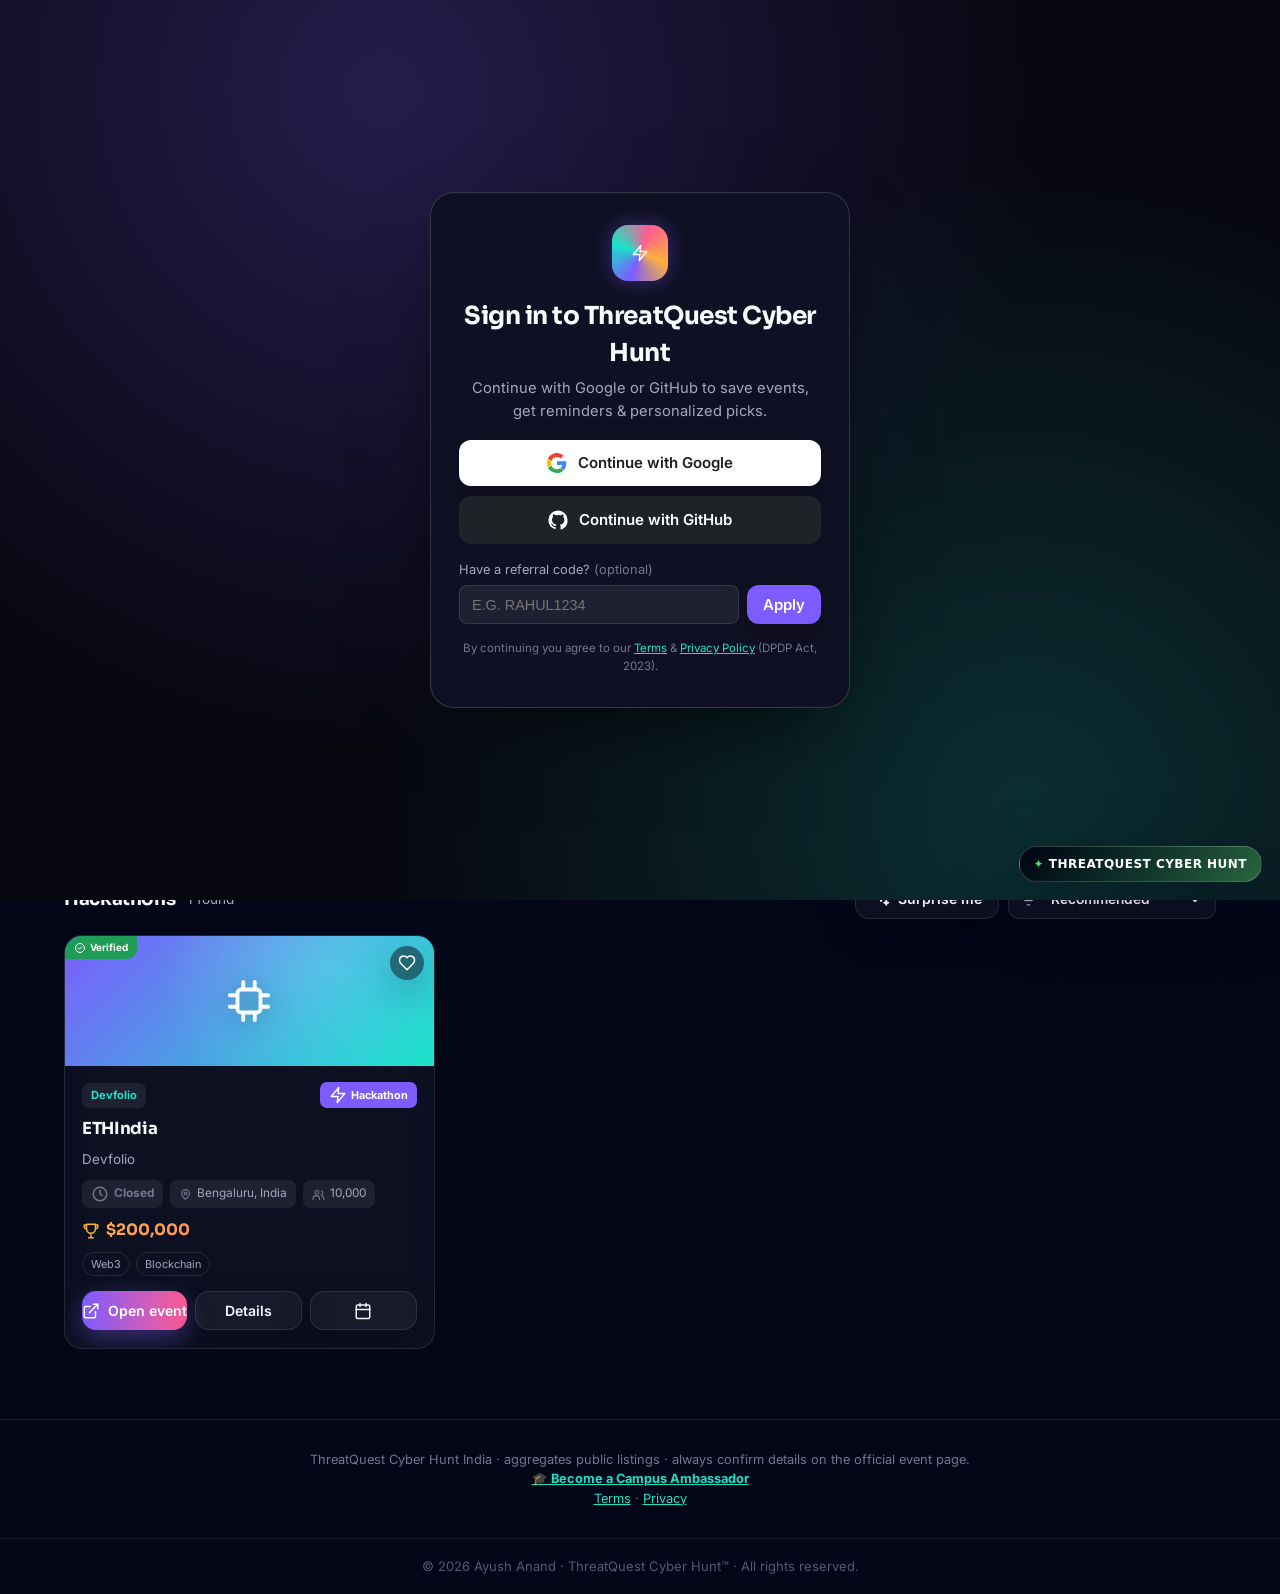
==== commit 3189502c: "Add project ownership footer" ====
--- a/frontend/index.html
+++ b/frontend/index.html
@@ -1,3 +1,8 @@
+<!--
+  ThreatQuest Cyber Hunt™
+  Copyright © 2026 Ayush Anand. All rights reserved.
+  Unauthorized rebranding, redistribution, or republication is prohibited.
+-->
 <!DOCTYPE html>
 <html lang="en" data-theme="dark">
 <head>
@@ -668,8 +673,8 @@
 function iconsInit(scope){(scope||document).querySelectorAll('[data-i]').forEach(el=>{el.innerHTML=svg(el.dataset.i);el.removeAttribute('data-i');});}
 
 // ===================== CONFIG =====================
-const GOOGLE_CLIENT_ID = "865845583147-8fogdtbl58h9s5977a8akbfbs02igr1u.apps.googleusercontent.com";  // paste your OAuth Client ID for real Google sign-in (see README)
-const BASE = location.protocol.startsWith("http") ? "" : "http://localhost:5050";
+const GOOGLE_CLIENT_ID = "582902193558-c24ncar2tn4bq5jls8b38mdgsjc5po03.apps.googleusercontent.com";  // paste your OAuth Client ID for real Google sign-in (see README)
+const BASE = "https://threatquest-cyber-hunt-backend.onrender.com";
 const API = BASE + "/api/hackathons";
 const API_COMMUNITY = BASE + "/api/community";
 const API_AUTH = BASE + "/api/auth";
@@ -1438,6 +1443,9 @@
 setTimeout(hidePreloader,4000);   // never let the loader stick
 if(!USER){setMode("signup");showGate();}
 </script>
+  <footer style="text-align:center; padding:18px; font-size:13px; opacity:0.75;">
+  © 2026 Ayush Anand · ThreatQuest Cyber Hunt™ · All rights reserved.
+  </footer>
   <script src="assets/ayush-premium.js"></script>
 </body>
 </html>
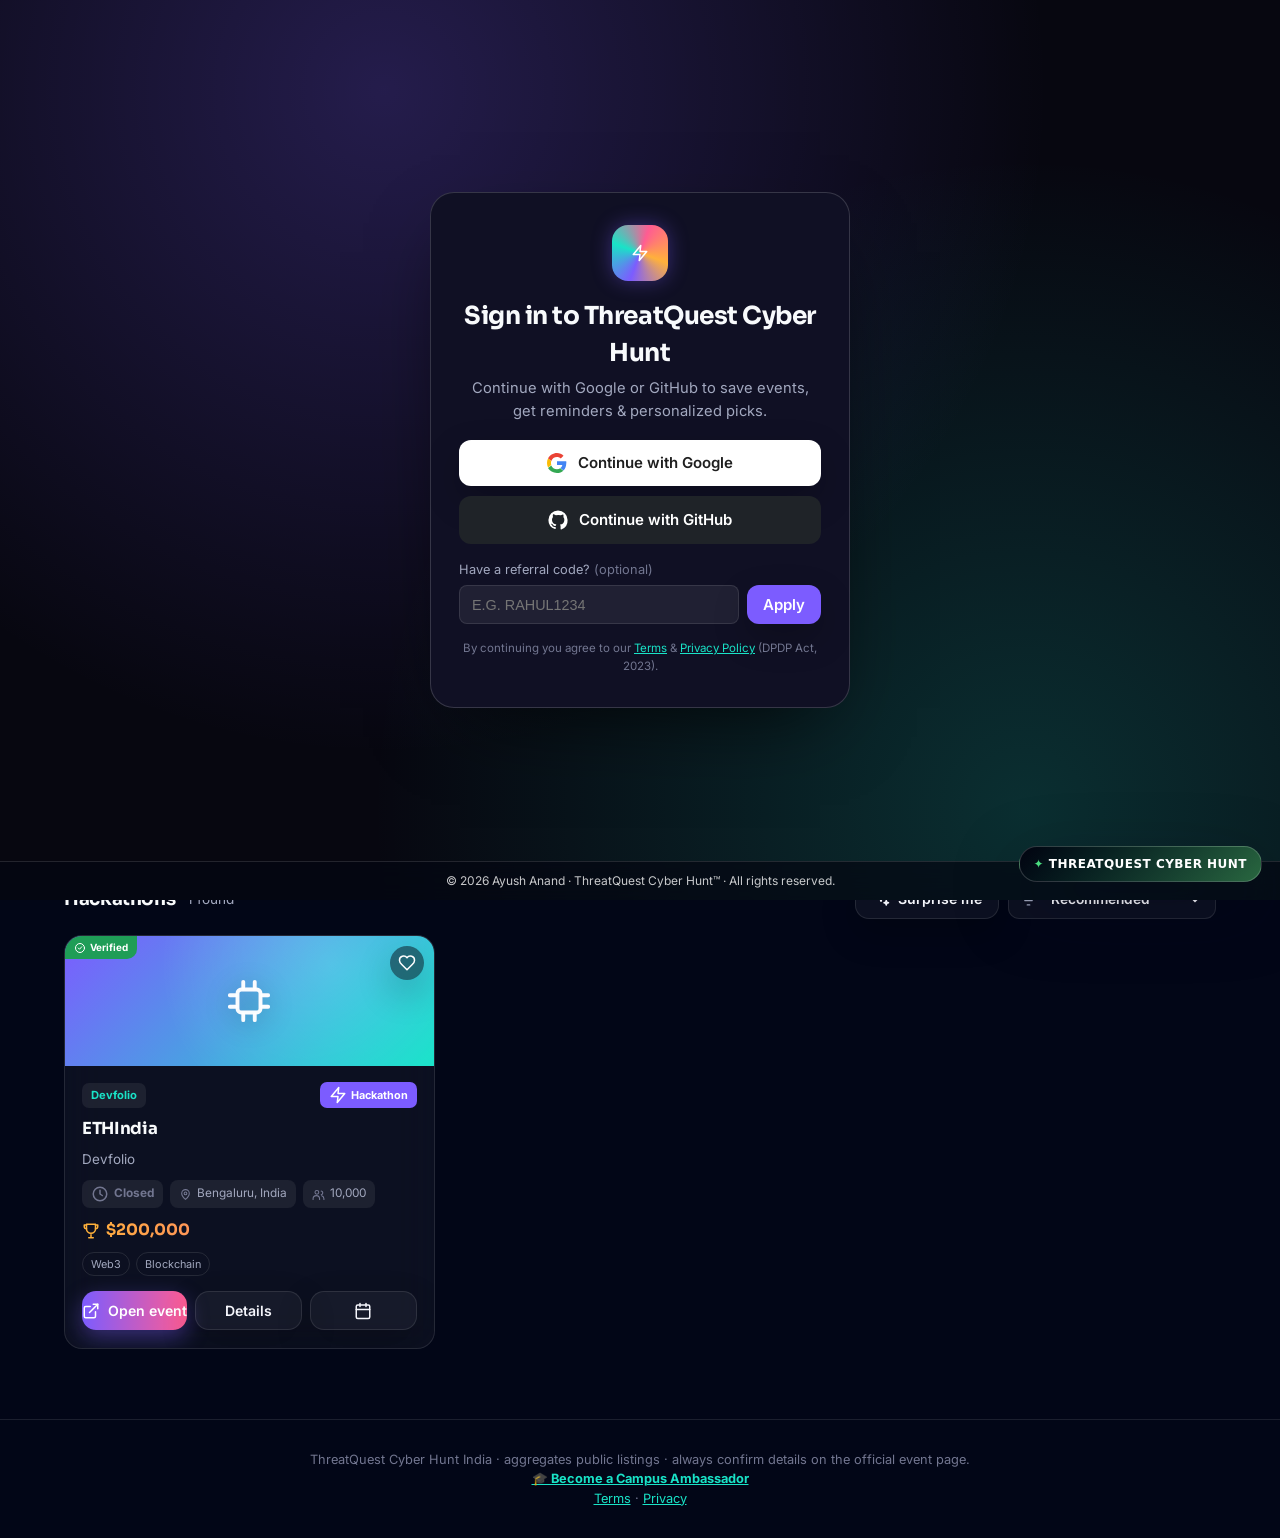
==== commit 10fbbc3c: "Add project ownership footer" ====
--- a/frontend/index.html
+++ b/frontend/index.html
@@ -1443,8 +1443,21 @@
 setTimeout(hidePreloader,4000);   // never let the loader stick
 if(!USER){setMode("signup");showGate();}
 </script>
-  <footer style="text-align:center; padding:18px; font-size:13px; opacity:0.75;">
-  © 2026 Ayush Anand · ThreatQuest Cyber Hunt™ · All rights reserved.
+  <footer style="
+    position: fixed;
+    left: 0;
+    right: 0;
+    bottom: 0;
+    z-index: 9999;
+    text-align: center;
+    padding: 10px 16px;
+    font-size: 12px;
+    color: rgba(255,255,255,0.78);
+    background: rgba(5,8,18,0.72);
+    backdrop-filter: blur(10px);
+    border-top: 1px solid rgba(255,255,255,0.12);
+  ">
+    © 2026 Ayush Anand · ThreatQuest Cyber Hunt™ · All rights reserved.
   </footer>
   <script src="assets/ayush-premium.js"></script>
 </body>
